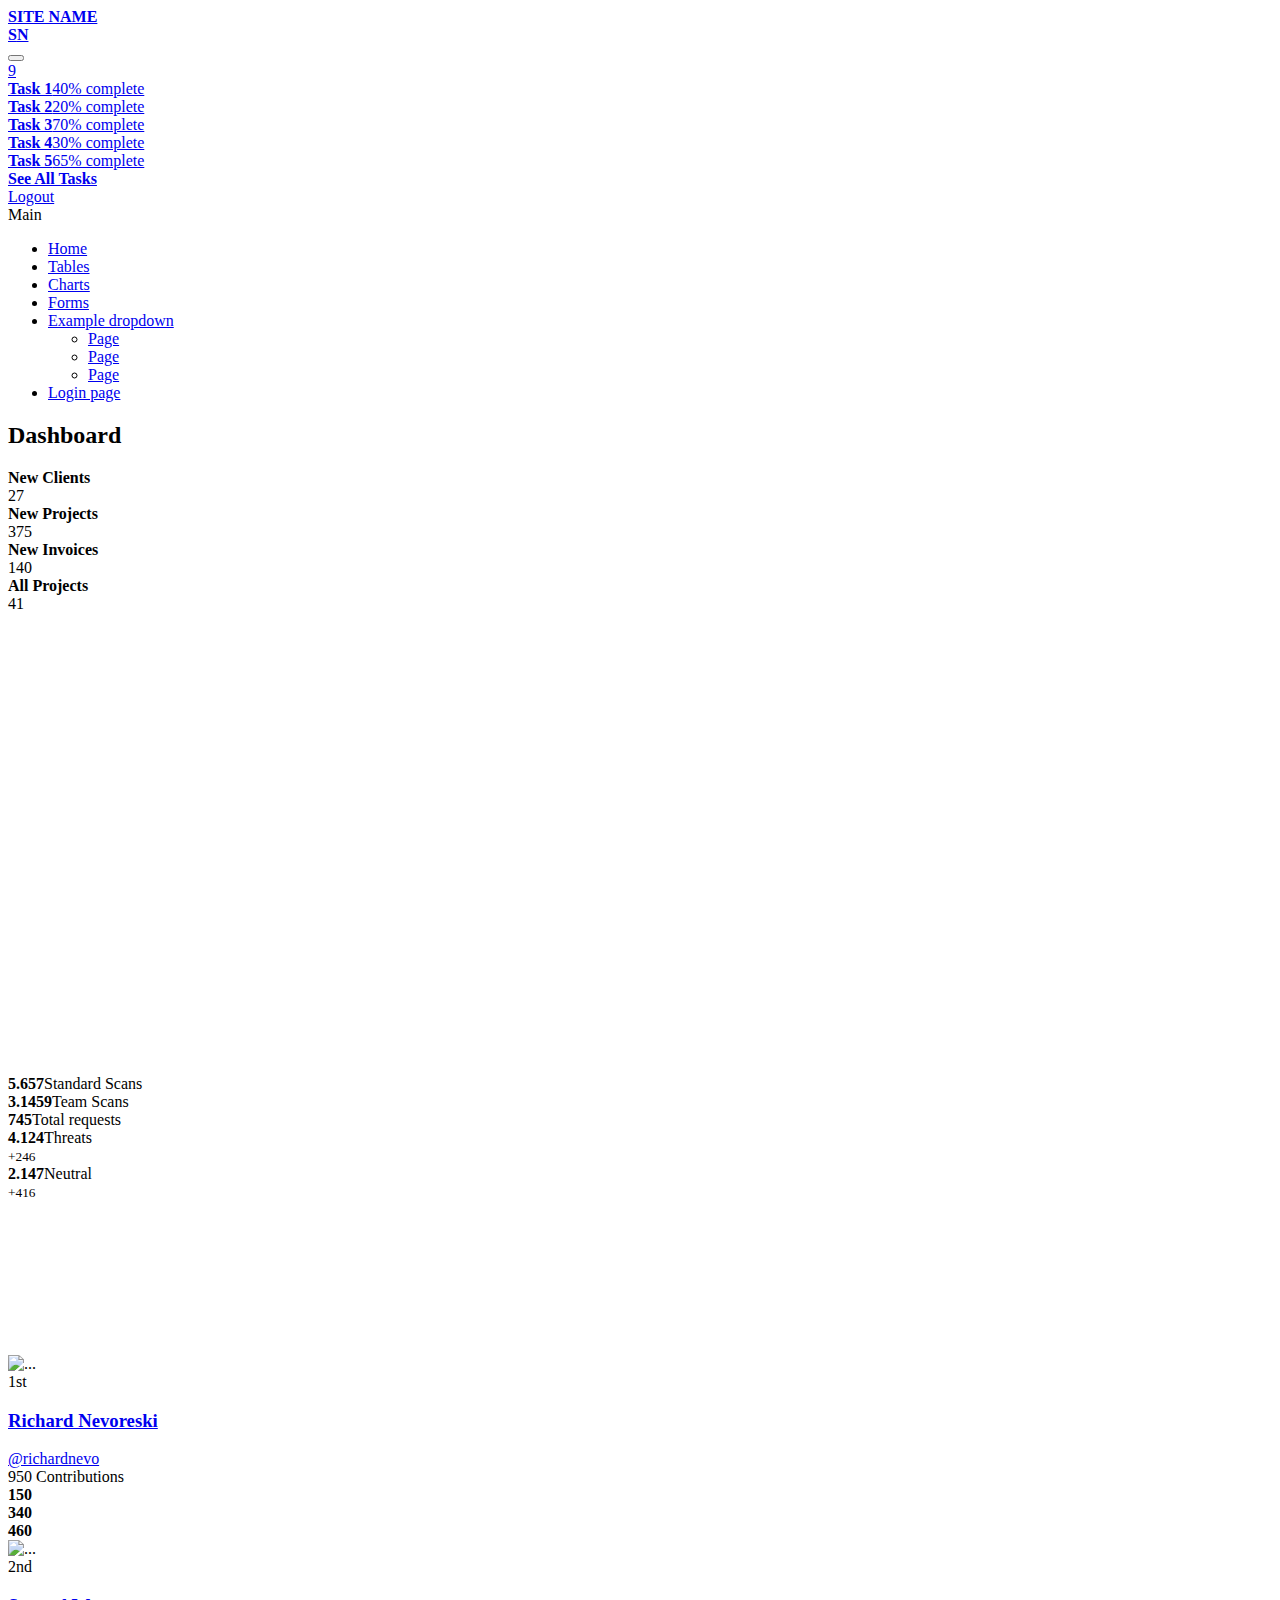
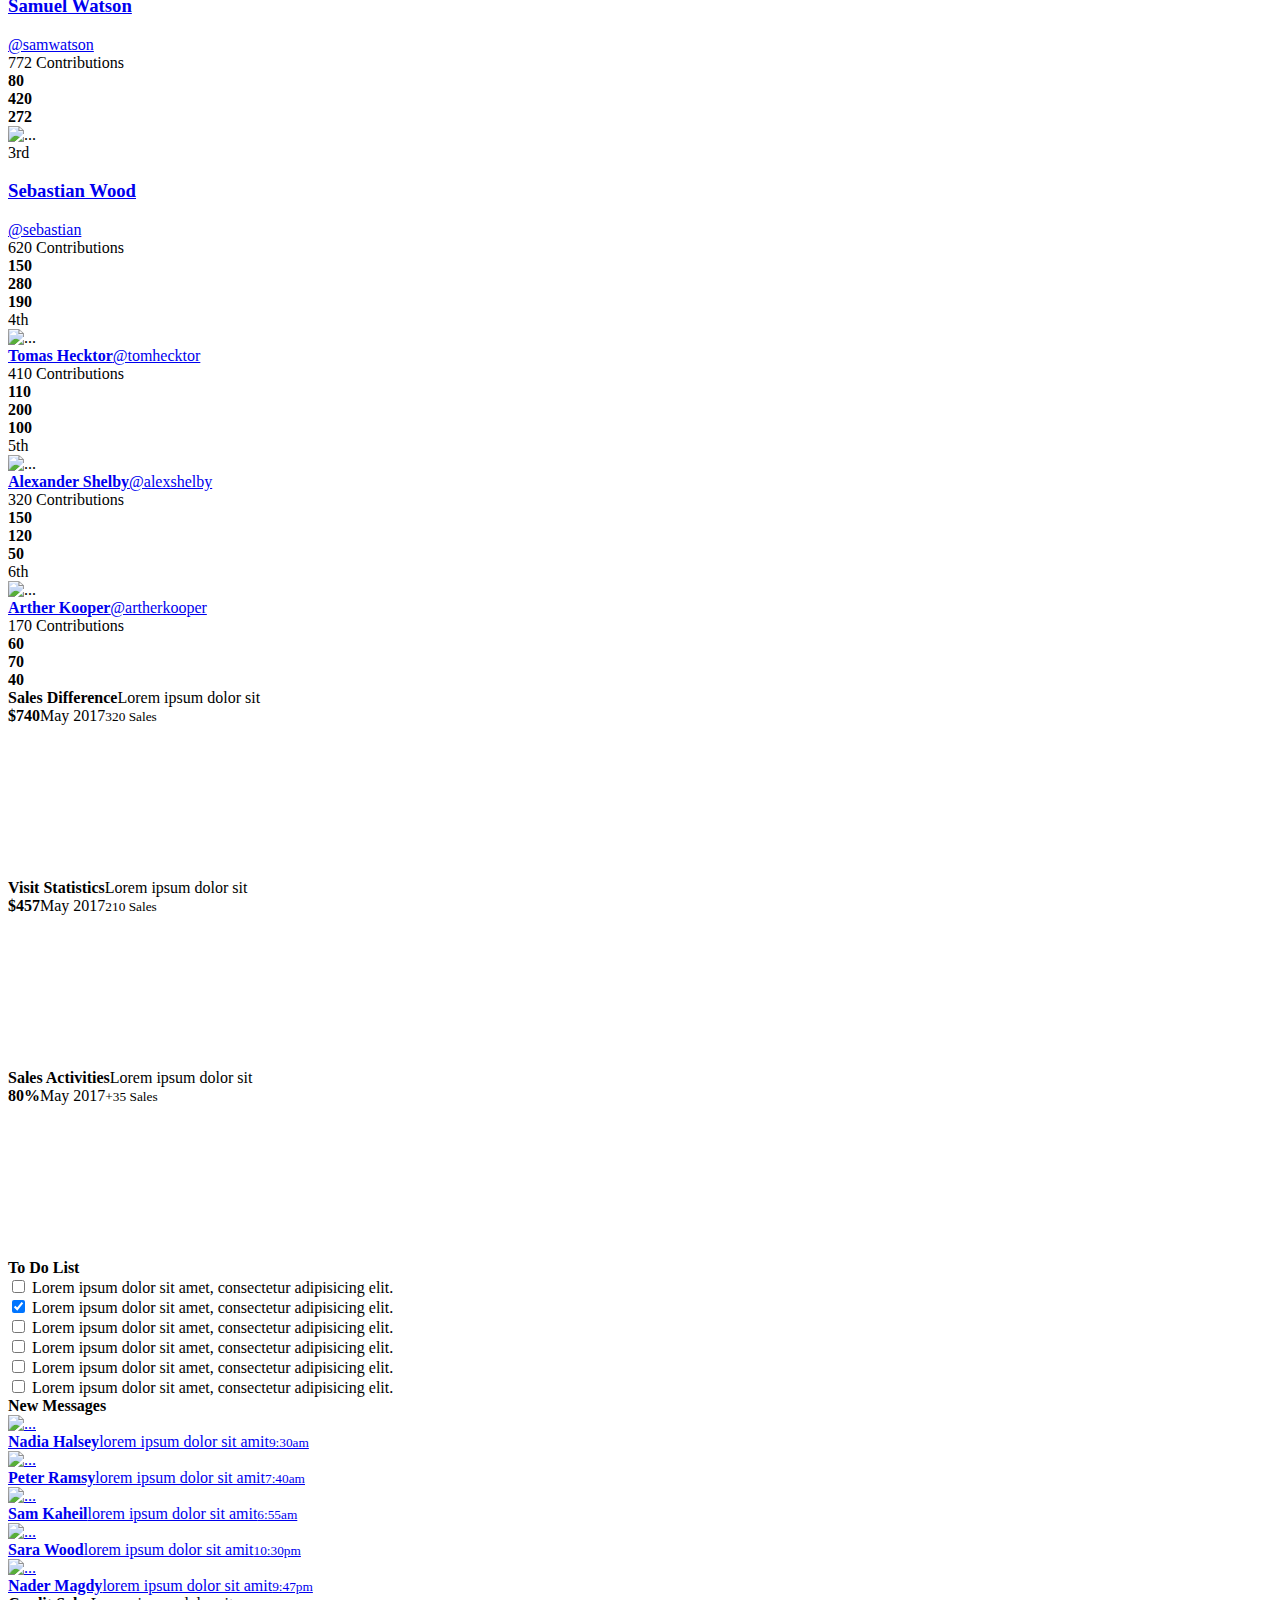
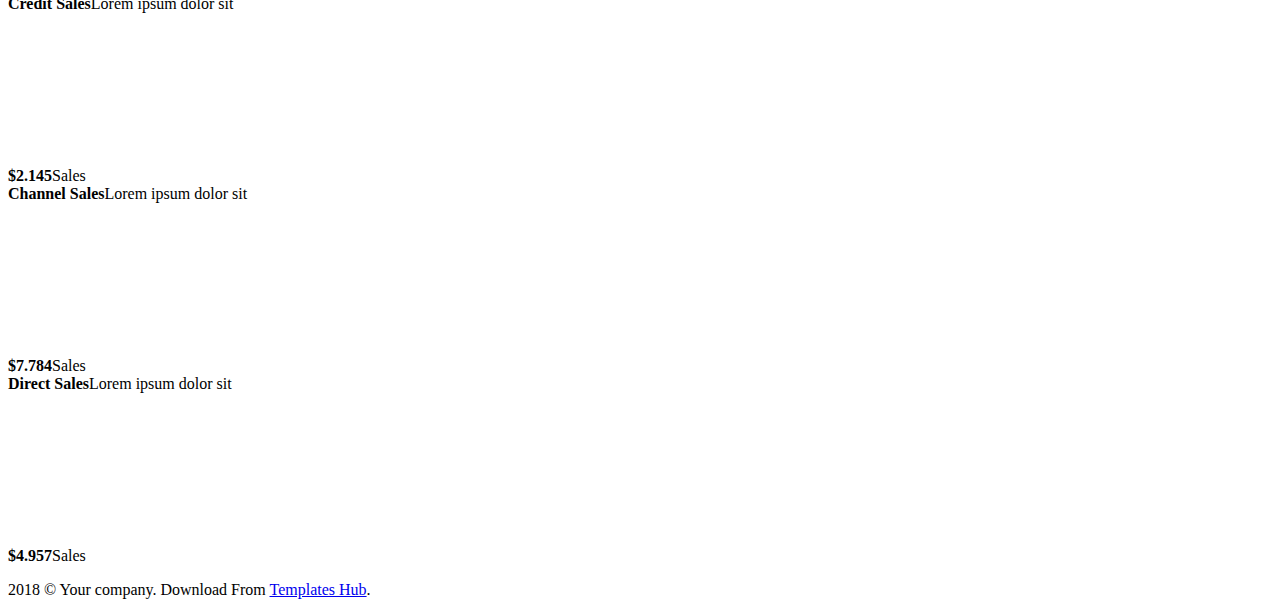
==== account/index.html @ 4b5550a6 "initial commit" ====
<!DOCTYPE html>
<html>

<head>
  <meta charset="utf-8">
  <meta http-equiv="X-UA-Compatible" content="IE=edge">
  <title>SITE NAME | Account </title>
  <meta name="description" content="">
  <meta name="viewport" content="width=device-width, initial-scale=1">
  <meta name="robots" content="all,follow">
  <!-- Bootstrap CSS-->
  <link rel="stylesheet" href="http://localhost/game/deps/vendor/bootstrap/css/bootstrap.min.css">
  <!-- Font Awesome CSS-->
  <link rel="stylesheet" href="http://localhost/game/deps/vendor/font-awesome/css/font-awesome.min.css">
  <!-- Custom Font Icons CSS-->
  <link rel="stylesheet" href="http://localhost/game/deps/css/font.css">
  <!-- Google fonts - Muli-->
  <link rel="stylesheet" href="https://fonts.googleapis.com/css?family=Muli:300,400,700">
  <!-- theme stylesheet-->
  <link rel="stylesheet" href="http://localhost/game/deps/css/style.default.css" id="theme-stylesheet">
  <!-- Custom stylesheet - for your changes-->
  <link rel="stylesheet" href="http://localhost/game/deps/css/custom.css">
  <!-- Favicon-->
  <link rel="shortcut icon" href="http://localhost/game/deps/img/favicon.ico">
  <!-- Tweaks for older IEs--><!--[if lt IE 9]>
        <script src="https://oss.maxcdn.com/html5shiv/3.7.3/html5shiv.min.js"></script>
        <script src="https://oss.maxcdn.com/respond/1.4.2/respond.min.js"></script><![endif]-->
</head>

<body>
  <header class="header">
    <nav class="navbar navbar-expand-lg">
      <div class="container-fluid d-flex align-items-center justify-content-between">
        <div class="navbar-header">
          <!-- Navbar Header--><a href="http://localhost/game/account/index.html" class="navbar-brand">
            <div class="brand-text brand-big visible text-uppercase"><strong class="text-primary">SITE NAME</strong></div>
            <div class="brand-text brand-sm"><strong class="text-primary">S</strong><strong>N</strong></div>
          </a>
          <!-- Sidebar Toggle Btn-->
          <button class="sidebar-toggle"><i class="fa fa-long-arrow-left"></i></button>
        </div>
        <div class="right-menu list-inline no-margin-bottom">
          
          <!-- Tasks-->
          <div class="list-inline-item dropdown"><a id="navbarDropdownMenuLink2" href="#"
              data-toggle="dropdown" aria-haspopup="true" aria-expanded="false" class="nav-link tasks-toggle"><i
                class="icon-new-file"></i><span class="badge dashbg-3">9</span></a>
            <div aria-labelledby="navbarDropdownMenuLink2" class="dropdown-menu tasks-list"><a href="#"
                class="dropdown-item">
                <div class="text d-flex justify-content-between"><strong>Task 1</strong><span>40% complete</span></div>
                <div class="progress">
                  <div role="progressbar" style="width: 40%" aria-valuenow="40" aria-valuemin="0" aria-valuemax="100"
                    class="progress-bar dashbg-1"></div>
                </div>
              </a><a href="http://localhost/game/account/#" class="dropdown-item">
                <div class="text d-flex justify-content-between"><strong>Task 2</strong><span>20% complete</span></div>
                <div class="progress">
                  <div role="progressbar" style="width: 20%" aria-valuenow="20" aria-valuemin="0" aria-valuemax="100"
                    class="progress-bar dashbg-3"></div>
                </div>
              </a><a href="http://localhost/game/account/#" class="dropdown-item">
                <div class="text d-flex justify-content-between"><strong>Task 3</strong><span>70% complete</span></div>
                <div class="progress">
                  <div role="progressbar" style="width: 70%" aria-valuenow="70" aria-valuemin="0" aria-valuemax="100"
                    class="progress-bar dashbg-2"></div>
                </div>
              </a><a href="http://localhost/game/account/#" class="dropdown-item">
                <div class="text d-flex justify-content-between"><strong>Task 4</strong><span>30% complete</span></div>
                <div class="progress">
                  <div role="progressbar" style="width: 30%" aria-valuenow="30" aria-valuemin="0" aria-valuemax="100"
                    class="progress-bar dashbg-4"></div>
                </div>
              </a><a href="http://localhost/game/account/#" class="dropdown-item">
                <div class="text d-flex justify-content-between"><strong>Task 5</strong><span>65% complete</span></div>
                <div class="progress">
                  <div role="progressbar" style="width: 65%" aria-valuenow="65" aria-valuemin="0" aria-valuemax="100"
                    class="progress-bar dashbg-1"></div>
                </div>
              </a><a href="http://localhost/game/account/#" class="dropdown-item text-center"> <strong>See All Tasks <i
                    class="fa fa-angle-right"></i></strong></a>
            </div>
          </div>
          <!-- Tasks end-->
          <!-- Log out               -->
          <div class="list-inline-item logout"> <a id="logout" href="http://localhost/game/signin/" class="nav-link">Logout <i
                class="icon-logout"></i></a></div>
        </div>
      </div>
    </nav>
  </header>
  <div class="d-flex align-items-stretch">
    <!-- Sidebar Navigation-->
    <nav id="sidebar">
      <!-- Sidebar Navidation Menus--><span class="heading mt-4">Main</span>
      <ul class="list-unstyled">
        <li class="active"><a href="http://localhost/game/account/"> <i class="icon-home"></i>Home </a></li>
        <li><a href="http://localhost/game/account/tables.html"> <i class="icon-grid"></i>Tables </a></li>
        <li><a href="http://localhost/game/account/charts.html"> <i class="fa fa-bar-chart"></i>Charts </a></li>
        <li><a href="http://localhost/game/account/forms.html"> <i class="icon-padnote"></i>Forms </a></li>
        <li><a href="#exampledropdownDropdown" aria-expanded="false" data-toggle="collapse"> <i
              class="icon-windows"></i>Example dropdown </a>
          <ul id="exampledropdownDropdown" class="collapse list-unstyled ">
            <li><a href="#">Page</a></li>
            <li><a href="#">Page</a></li>
            <li><a href="#">Page</a></li>
          </ul>
        </li>
        <li><a href="http://localhost/game/signin/"> <i class="icon-logout"></i>Login page </a></li>
      </ul>
    </nav>
    <!-- Sidebar Navigation end-->
    <div class="page-content">
      <div class="page-header">
        <div class="container-fluid">
          <h2 class="h5 no-margin-bottom">Dashboard</h2>
        </div>
      </div>
      <section class="no-padding-top no-padding-bottom">
        <div class="container-fluid">
          <div class="row">
            <div class="col-md-3 col-sm-6">
              <div class="statistic-block block">
                <div class="progress-details d-flex align-items-end justify-content-between">
                  <div class="title">
                    <div class="icon"><i class="icon-user-1"></i></div><strong>New Clients</strong>
                  </div>
                  <div class="number dashtext-1">27</div>
                </div>
                <div class="progress progress-template">
                  <div role="progressbar" style="width: 30%" aria-valuenow="30" aria-valuemin="0" aria-valuemax="100"
                    class="progress-bar progress-bar-template dashbg-1"></div>
                </div>
              </div>
            </div>
            <div class="col-md-3 col-sm-6">
              <div class="statistic-block block">
                <div class="progress-details d-flex align-items-end justify-content-between">
                  <div class="title">
                    <div class="icon"><i class="icon-contract"></i></div><strong>New Projects</strong>
                  </div>
                  <div class="number dashtext-2">375</div>
                </div>
                <div class="progress progress-template">
                  <div role="progressbar" style="width: 70%" aria-valuenow="70" aria-valuemin="0" aria-valuemax="100"
                    class="progress-bar progress-bar-template dashbg-2"></div>
                </div>
              </div>
            </div>
            <div class="col-md-3 col-sm-6">
              <div class="statistic-block block">
                <div class="progress-details d-flex align-items-end justify-content-between">
                  <div class="title">
                    <div class="icon"><i class="icon-paper-and-pencil"></i></div><strong>New Invoices</strong>
                  </div>
                  <div class="number dashtext-3">140</div>
                </div>
                <div class="progress progress-template">
                  <div role="progressbar" style="width: 55%" aria-valuenow="55" aria-valuemin="0" aria-valuemax="100"
                    class="progress-bar progress-bar-template dashbg-3"></div>
                </div>
              </div>
            </div>
            <div class="col-md-3 col-sm-6">
              <div class="statistic-block block">
                <div class="progress-details d-flex align-items-end justify-content-between">
                  <div class="title">
                    <div class="icon"><i class="icon-writing-whiteboard"></i></div><strong>All Projects</strong>
                  </div>
                  <div class="number dashtext-4">41</div>
                </div>
                <div class="progress progress-template">
                  <div role="progressbar" style="width: 35%" aria-valuenow="35" aria-valuemin="0" aria-valuemax="100"
                    class="progress-bar progress-bar-template dashbg-4"></div>
                </div>
              </div>
            </div>
          </div>
        </div>
      </section>
      <section class="no-padding-bottom">
        <div class="container-fluid">
          <div class="row">
            <div class="col-lg-4">
              <div class="bar-chart block no-margin-bottom">
                <canvas id="barChartExample1"></canvas>
              </div>
              <div class="bar-chart block">
                <canvas id="barChartExample2"></canvas>
              </div>
            </div>
            <div class="col-lg-8">
              <div class="line-cahrt block">
                <canvas id="lineCahrt"></canvas>
              </div>
            </div>
          </div>
        </div>
      </section>
      <section class="no-padding-bottom">
        <div class="container-fluid">
          <div class="row">
            <div class="col-lg-6">
              <div class="stats-2-block block d-flex">
                <div class="stats-2 d-flex">
                  <div class="stats-2-arrow low"><i class="fa fa-caret-down"></i></div>
                  <div class="stats-2-content"><strong class="d-block">5.657</strong><span class="d-block">Standard
                      Scans</span>
                    <div class="progress progress-template progress-small">
                      <div role="progressbar" style="width: 60%;" aria-valuenow="30" aria-valuemin="0"
                        aria-valuemax="100" class="progress-bar progress-bar-template progress-bar-small dashbg-2">
                      </div>
                    </div>
                  </div>
                </div>
                <div class="stats-2 d-flex">
                  <div class="stats-2-arrow height"><i class="fa fa-caret-up"></i></div>
                  <div class="stats-2-content"><strong class="d-block">3.1459</strong><span class="d-block">Team
                      Scans</span>
                    <div class="progress progress-template progress-small">
                      <div role="progressbar" style="width: 35%;" aria-valuenow="30" aria-valuemin="0"
                        aria-valuemax="100" class="progress-bar progress-bar-template progress-bar-small dashbg-3">
                      </div>
                    </div>
                  </div>
                </div>
              </div>
              <div class="stats-3-block block d-flex">
                <div class="stats-3"><strong class="d-block">745</strong><span class="d-block">Total requests</span>
                  <div class="progress progress-template progress-small">
                    <div role="progressbar" style="width: 35%;" aria-valuenow="30" aria-valuemin="0" aria-valuemax="100"
                      class="progress-bar progress-bar-template progress-bar-small dashbg-1"></div>
                  </div>
                </div>
                <div class="stats-3 d-flex justify-content-between text-center">
                  <div class="item"><strong class="d-block strong-sm">4.124</strong><span
                      class="d-block span-sm">Threats</span>
                    <div class="line"></div><small>+246</small>
                  </div>
                  <div class="item"><strong class="d-block strong-sm">2.147</strong><span
                      class="d-block span-sm">Neutral</span>
                    <div class="line"></div><small>+416</small>
                  </div>
                </div>
              </div>
            </div>
            <div class="col-lg-6">
              <div class="drills-chart block">
                <canvas id="lineChart1"></canvas>
              </div>
            </div>
          </div>
        </div>
      </section>
      <section class="no-padding-bottom">
        <div class="container-fluid">
          <div class="row">
            <div class="col-lg-4">
              <div class="user-block block text-center">
                <div class="avatar"><img src="img/avatar-1.jpg" alt="..." class="img-fluid">
                  <div class="order dashbg-2">1st</div>
                </div><a href="#" class="user-title">
                  <h3 class="h5">Richard Nevoreski</h3><span>@richardnevo</span>
                </a>
                <div class="contributions">950 Contributions</div>
                <div class="details d-flex">
                  <div class="item"><i class="icon-info"></i><strong>150</strong></div>
                  <div class="item"><i class="fa fa-gg"></i><strong>340</strong></div>
                  <div class="item"><i class="icon-flow-branch"></i><strong>460</strong></div>
                </div>
              </div>
            </div>
            <div class="col-lg-4">
              <div class="user-block block text-center">
                <div class="avatar"><img src="img/avatar-4.jpg" alt="..." class="img-fluid">
                  <div class="order dashbg-1">2nd</div>
                </div><a href="#" class="user-title">
                  <h3 class="h5">Samuel Watson</h3><span>@samwatson</span>
                </a>
                <div class="contributions">772 Contributions</div>
                <div class="details d-flex">
                  <div class="item"><i class="icon-info"></i><strong>80</strong></div>
                  <div class="item"><i class="fa fa-gg"></i><strong>420</strong></div>
                  <div class="item"><i class="icon-flow-branch"></i><strong>272</strong></div>
                </div>
              </div>
            </div>
            <div class="col-lg-4">
              <div class="user-block block text-center">
                <div class="avatar"><img src="img/avatar-6.jpg" alt="..." class="img-fluid">
                  <div class="order dashbg-4">3rd</div>
                </div><a href="#" class="user-title">
                  <h3 class="h5">Sebastian Wood</h3><span>@sebastian</span>
                </a>
                <div class="contributions">620 Contributions</div>
                <div class="details d-flex">
                  <div class="item"><i class="icon-info"></i><strong>150</strong></div>
                  <div class="item"><i class="fa fa-gg"></i><strong>280</strong></div>
                  <div class="item"><i class="icon-flow-branch"></i><strong>190</strong></div>
                </div>
              </div>
            </div>
          </div>
          <div class="public-user-block block">
            <div class="row d-flex align-items-center">
              <div class="col-lg-4 d-flex align-items-center">
                <div class="order">4th</div>
                <div class="avatar"> <img src="img/avatar-1.jpg" alt="..." class="img-fluid"></div><a href="#"
                  class="name"><strong class="d-block">Tomas Hecktor</strong><span
                    class="d-block">@tomhecktor</span></a>
              </div>
              <div class="col-lg-4 text-center">
                <div class="contributions">410 Contributions</div>
              </div>
              <div class="col-lg-4">
                <div class="details d-flex">
                  <div class="item"><i class="icon-info"></i><strong>110</strong></div>
                  <div class="item"><i class="fa fa-gg"></i><strong>200</strong></div>
                  <div class="item"><i class="icon-flow-branch"></i><strong>100</strong></div>
                </div>
              </div>
            </div>
          </div>
          <div class="public-user-block block">
            <div class="row d-flex align-items-center">
              <div class="col-lg-4 d-flex align-items-center">
                <div class="order">5th</div>
                <div class="avatar"> <img src="img/avatar-2.jpg" alt="..." class="img-fluid"></div><a href="#"
                  class="name"><strong class="d-block">Alexander Shelby</strong><span
                    class="d-block">@alexshelby</span></a>
              </div>
              <div class="col-lg-4 text-center">
                <div class="contributions">320 Contributions</div>
              </div>
              <div class="col-lg-4">
                <div class="details d-flex">
                  <div class="item"><i class="icon-info"></i><strong>150</strong></div>
                  <div class="item"><i class="fa fa-gg"></i><strong>120</strong></div>
                  <div class="item"><i class="icon-flow-branch"></i><strong>50</strong></div>
                </div>
              </div>
            </div>
          </div>
          <div class="public-user-block block">
            <div class="row d-flex align-items-center">
              <div class="col-lg-4 d-flex align-items-center">
                <div class="order">6th</div>
                <div class="avatar"> <img src="img/avatar-6.jpg" alt="..." class="img-fluid"></div><a href="#"
                  class="name"><strong class="d-block">Arther Kooper</strong><span
                    class="d-block">@artherkooper</span></a>
              </div>
              <div class="col-lg-4 text-center">
                <div class="contributions">170 Contributions</div>
              </div>
              <div class="col-lg-4">
                <div class="details d-flex">
                  <div class="item"><i class="icon-info"></i><strong>60</strong></div>
                  <div class="item"><i class="fa fa-gg"></i><strong>70</strong></div>
                  <div class="item"><i class="icon-flow-branch"></i><strong>40</strong></div>
                </div>
              </div>
            </div>
          </div>
        </div>
      </section>
      <section class="margin-bottom-sm">
        <div class="container-fluid">
          <div class="row d-flex align-items-stretch">
            <div class="col-lg-4">
              <div class="stats-with-chart-1 block">
                <div class="title"> <strong class="d-block">Sales Difference</strong><span class="d-block">Lorem ipsum
                    dolor sit</span></div>
                <div class="row d-flex align-items-end justify-content-between">
                  <div class="col-5">
                    <div class="text"><strong class="d-block dashtext-3">$740</strong><span class="d-block">May
                        2017</span><small class="d-block">320 Sales</small></div>
                  </div>
                  <div class="col-7">
                    <div class="bar-chart chart">
                      <canvas id="salesBarChart1"></canvas>
                    </div>
                  </div>
                </div>
              </div>
            </div>
            <div class="col-lg-4">
              <div class="stats-with-chart-1 block">
                <div class="title"> <strong class="d-block">Visit Statistics</strong><span class="d-block">Lorem ipsum
                    dolor sit</span></div>
                <div class="row d-flex align-items-end justify-content-between">
                  <div class="col-4">
                    <div class="text"><strong class="d-block dashtext-1">$457</strong><span class="d-block">May
                        2017</span><small class="d-block">210 Sales</small></div>
                  </div>
                  <div class="col-8">
                    <div class="bar-chart chart">
                      <canvas id="visitPieChart"></canvas>
                    </div>
                  </div>
                </div>
              </div>
            </div>
            <div class="col-lg-4">
              <div class="stats-with-chart-1 block">
                <div class="title"> <strong class="d-block">Sales Activities</strong><span class="d-block">Lorem ipsum
                    dolor sit</span></div>
                <div class="row d-flex align-items-end justify-content-between">
                  <div class="col-5">
                    <div class="text"><strong class="d-block dashtext-2">80%</strong><span class="d-block">May
                        2017</span><small class="d-block">+35 Sales</small></div>
                  </div>
                  <div class="col-7">
                    <div class="bar-chart chart">
                      <canvas id="salesBarChart2"></canvas>
                    </div>
                  </div>
                </div>
              </div>
            </div>
          </div>
        </div>
      </section>
      <section class="no-padding-bottom">
        <div class="container-fluid">
          <div class="row">
            <div class="col-lg-6">
              <div class="checklist-block block">
                <div class="title"><strong>To Do List</strong></div>
                <div class="checklist">
                  <div class="item d-flex align-items-center">
                    <input type="checkbox" id="input-1" name="input-1" class="checkbox-template">
                    <label for="input-1">Lorem ipsum dolor sit amet, consectetur adipisicing elit.</label>
                  </div>
                  <div class="item d-flex align-items-center">
                    <input type="checkbox" id="input-2" name="input-2" checked class="checkbox-template">
                    <label for="input-2">Lorem ipsum dolor sit amet, consectetur adipisicing elit.</label>
                  </div>
                  <div class="item d-flex align-items-center">
                    <input type="checkbox" id="input-3" name="input-3" class="checkbox-template">
                    <label for="input-3">Lorem ipsum dolor sit amet, consectetur adipisicing elit.</label>
                  </div>
                  <div class="item d-flex align-items-center">
                    <input type="checkbox" id="input-4" name="input-4" class="checkbox-template">
                    <label for="input-4">Lorem ipsum dolor sit amet, consectetur adipisicing elit.</label>
                  </div>
                  <div class="item d-flex align-items-center">
                    <input type="checkbox" id="input-5" name="input-5" class="checkbox-template">
                    <label for="input-5">Lorem ipsum dolor sit amet, consectetur adipisicing elit.</label>
                  </div>
                  <div class="item d-flex align-items-center">
                    <input type="checkbox" id="input-6" name="input-6" class="checkbox-template">
                    <label for="input-6">Lorem ipsum dolor sit amet, consectetur adipisicing elit.</label>
                  </div>
                </div>
              </div>
            </div>
            <div class="col-lg-6">
              <div class="messages-block block">
                <div class="title"><strong>New Messages</strong></div>
                <div class="messages"><a href="#" class="message d-flex align-items-center">
                    <div class="profile"><img src="img/avatar-3.jpg" alt="..." class="img-fluid">
                      <div class="status online"></div>
                    </div>
                    <div class="content"> <strong class="d-block">Nadia Halsey</strong><span class="d-block">lorem ipsum
                        dolor sit amit</span><small class="date d-block">9:30am</small></div>
                  </a><a href="#" class="message d-flex align-items-center">
                    <div class="profile"><img src="img/avatar-2.jpg" alt="..." class="img-fluid">
                      <div class="status away"></div>
                    </div>
                    <div class="content"> <strong class="d-block">Peter Ramsy</strong><span class="d-block">lorem ipsum
                        dolor sit amit</span><small class="date d-block">7:40am</small></div>
                  </a><a href="#" class="message d-flex align-items-center">
                    <div class="profile"><img src="img/avatar-1.jpg" alt="..." class="img-fluid">
                      <div class="status busy"></div>
                    </div>
                    <div class="content"> <strong class="d-block">Sam Kaheil</strong><span class="d-block">lorem ipsum
                        dolor sit amit</span><small class="date d-block">6:55am</small></div>
                  </a><a href="#" class="message d-flex align-items-center">
                    <div class="profile"><img src="img/avatar-5.jpg" alt="..." class="img-fluid">
                      <div class="status offline"></div>
                    </div>
                    <div class="content"> <strong class="d-block">Sara Wood</strong><span class="d-block">lorem ipsum
                        dolor sit amit</span><small class="date d-block">10:30pm</small></div>
                  </a><a href="#" class="message d-flex align-items-center">
                    <div class="profile"><img src="img/avatar-1.jpg" alt="..." class="img-fluid">
                      <div class="status online"></div>
                    </div>
                    <div class="content"> <strong class="d-block">Nader Magdy</strong><span class="d-block">lorem ipsum
                        dolor sit amit</span><small class="date d-block">9:47pm</small></div>
                  </a></div>
              </div>
            </div>
          </div>
        </div>
      </section>
      <section>
        <div class="container-fluid">
          <div class="row">
            <div class="col-lg-4">
              <div class="stats-with-chart-2 block">
                <div class="title"><strong class="d-block">Credit Sales</strong><span class="d-block">Lorem ipsum dolor
                    sit</span></div>
                <div class="piechart chart">
                  <canvas id="pieChartHome1"></canvas>
                  <div class="text"><strong class="d-block">$2.145</strong><span class="d-block">Sales</span></div>
                </div>
              </div>
            </div>
            <div class="col-lg-4">
              <div class="stats-with-chart-2 block">
                <div class="title"><strong class="d-block">Channel Sales</strong><span class="d-block">Lorem ipsum dolor
                    sit</span></div>
                <div class="piechart chart">
                  <canvas id="pieChartHome2"></canvas>
                  <div class="text"><strong class="d-block">$7.784</strong><span class="d-block">Sales</span></div>
                </div>
              </div>
            </div>
            <div class="col-lg-4">
              <div class="stats-with-chart-2 block">
                <div class="title"><strong class="d-block">Direct Sales</strong><span class="d-block">Lorem ipsum dolor
                    sit</span></div>
                <div class="piechart chart">
                  <canvas id="pieChartHome3"></canvas>
                  <div class="text"><strong class="d-block">$4.957</strong><span class="d-block">Sales</span></div>
                </div>
              </div>
            </div>
          </div>
        </div>
      </section>
      <footer class="footer">
        <div class="footer__block block no-margin-bottom">
          <div class="container-fluid text-center">
            <!-- Please do not remove the backlink to us unless you support us at https://bootstrapious.com/donate. It is part of the license conditions. Thank you for understanding :)-->
            <p class="no-margin-bottom">2018 &copy; Your company. Download From <a target="_blank"
                href="https://templateshub.net">Templates Hub</a>.</p>
          </div>
        </div>
      </footer>
    </div>
  </div>
  <!-- JavaScript files-->
  <script src="http://localhost/game/deps/vendor/jquery/jquery.min.js"></script>
  <script src="http://localhost/game/deps/vendor/popper.js/umd/popper.min.js"> </script>
  <script src="http://localhost/game/deps/vendor/bootstrap/js/bootstrap.min.js"></script>
  <script src="http://localhost/game/deps/vendor/jquery.cookie/jquery.cookie.js"> </script>
  <script src="http://localhost/game/deps/vendor/chart.js/Chart.min.js"></script>
  <script src="http://localhost/game/deps/vendor/jquery-validation/jquery.validate.min.js"></script>
  <script src="http://localhost/game/deps/js/charts-home.js"></script>
  <script src="http://localhost/game/deps/js/front.js"></script>
</body>

</html>
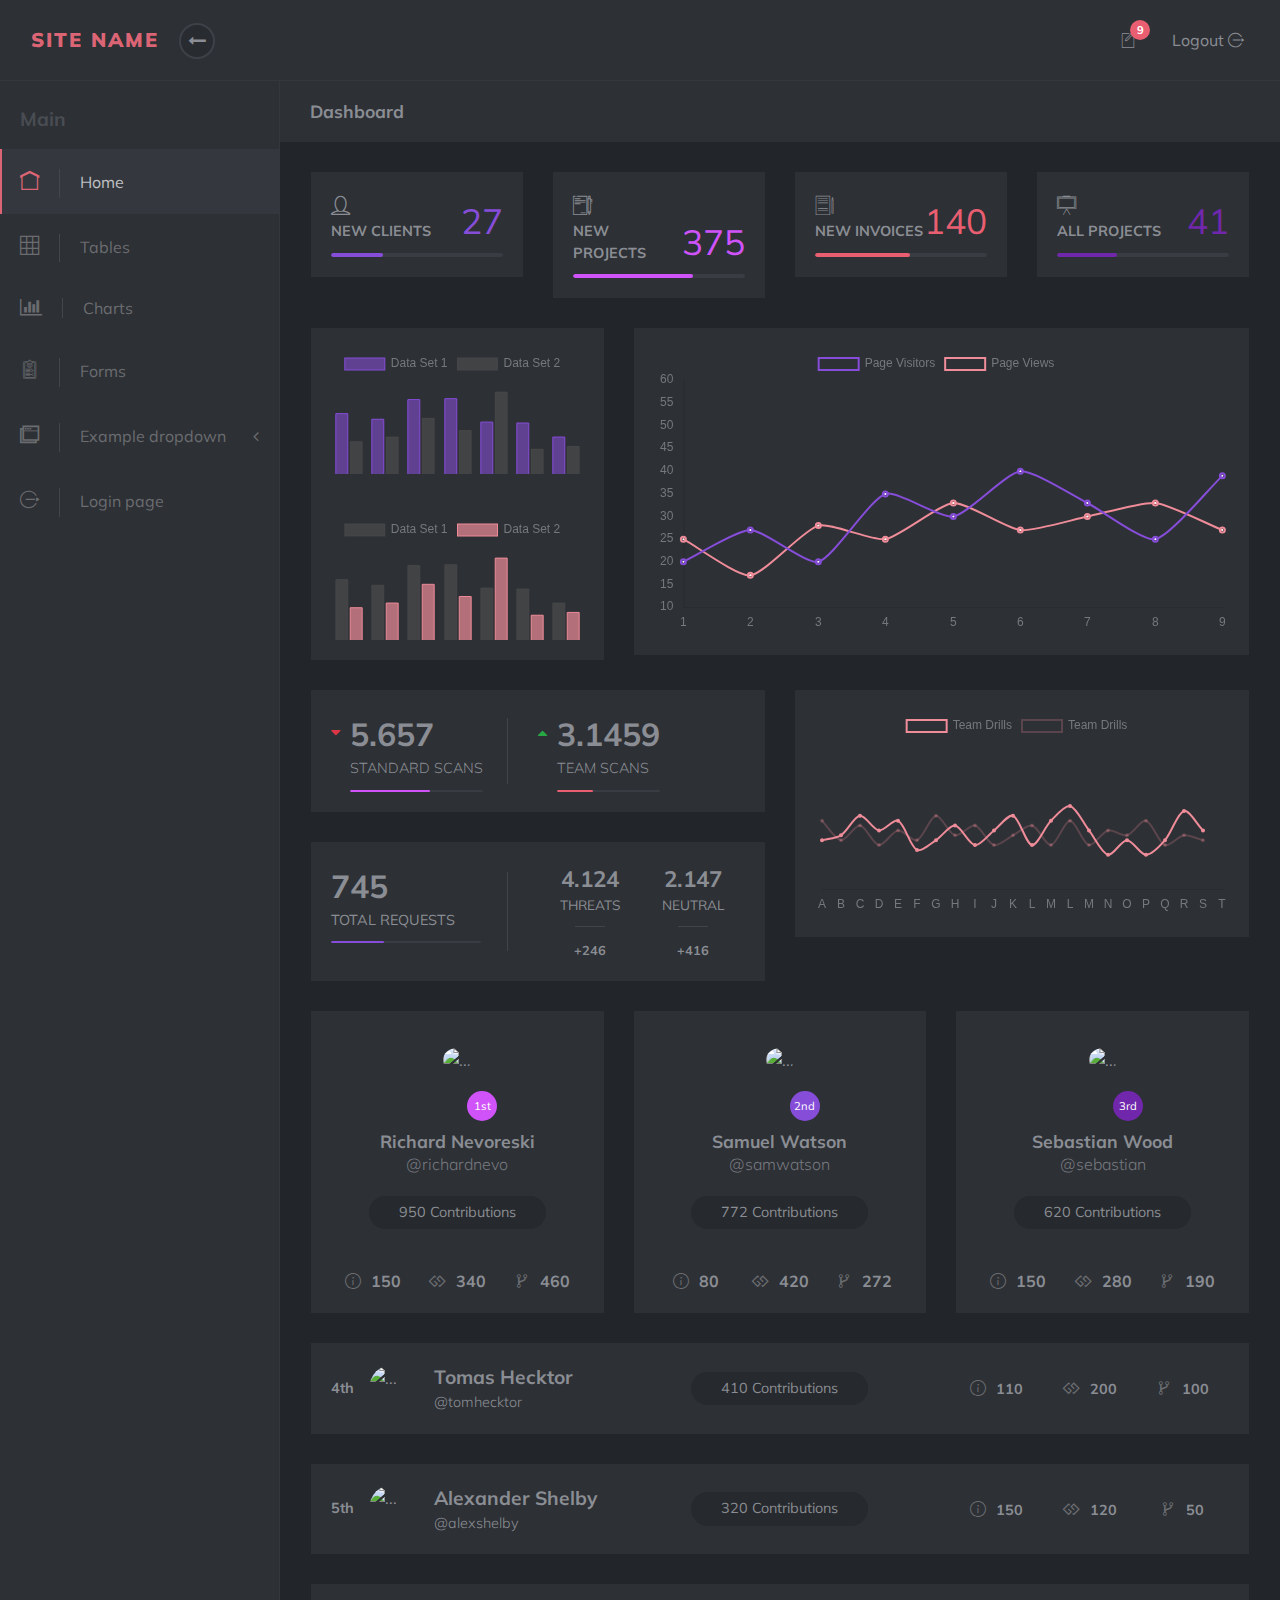
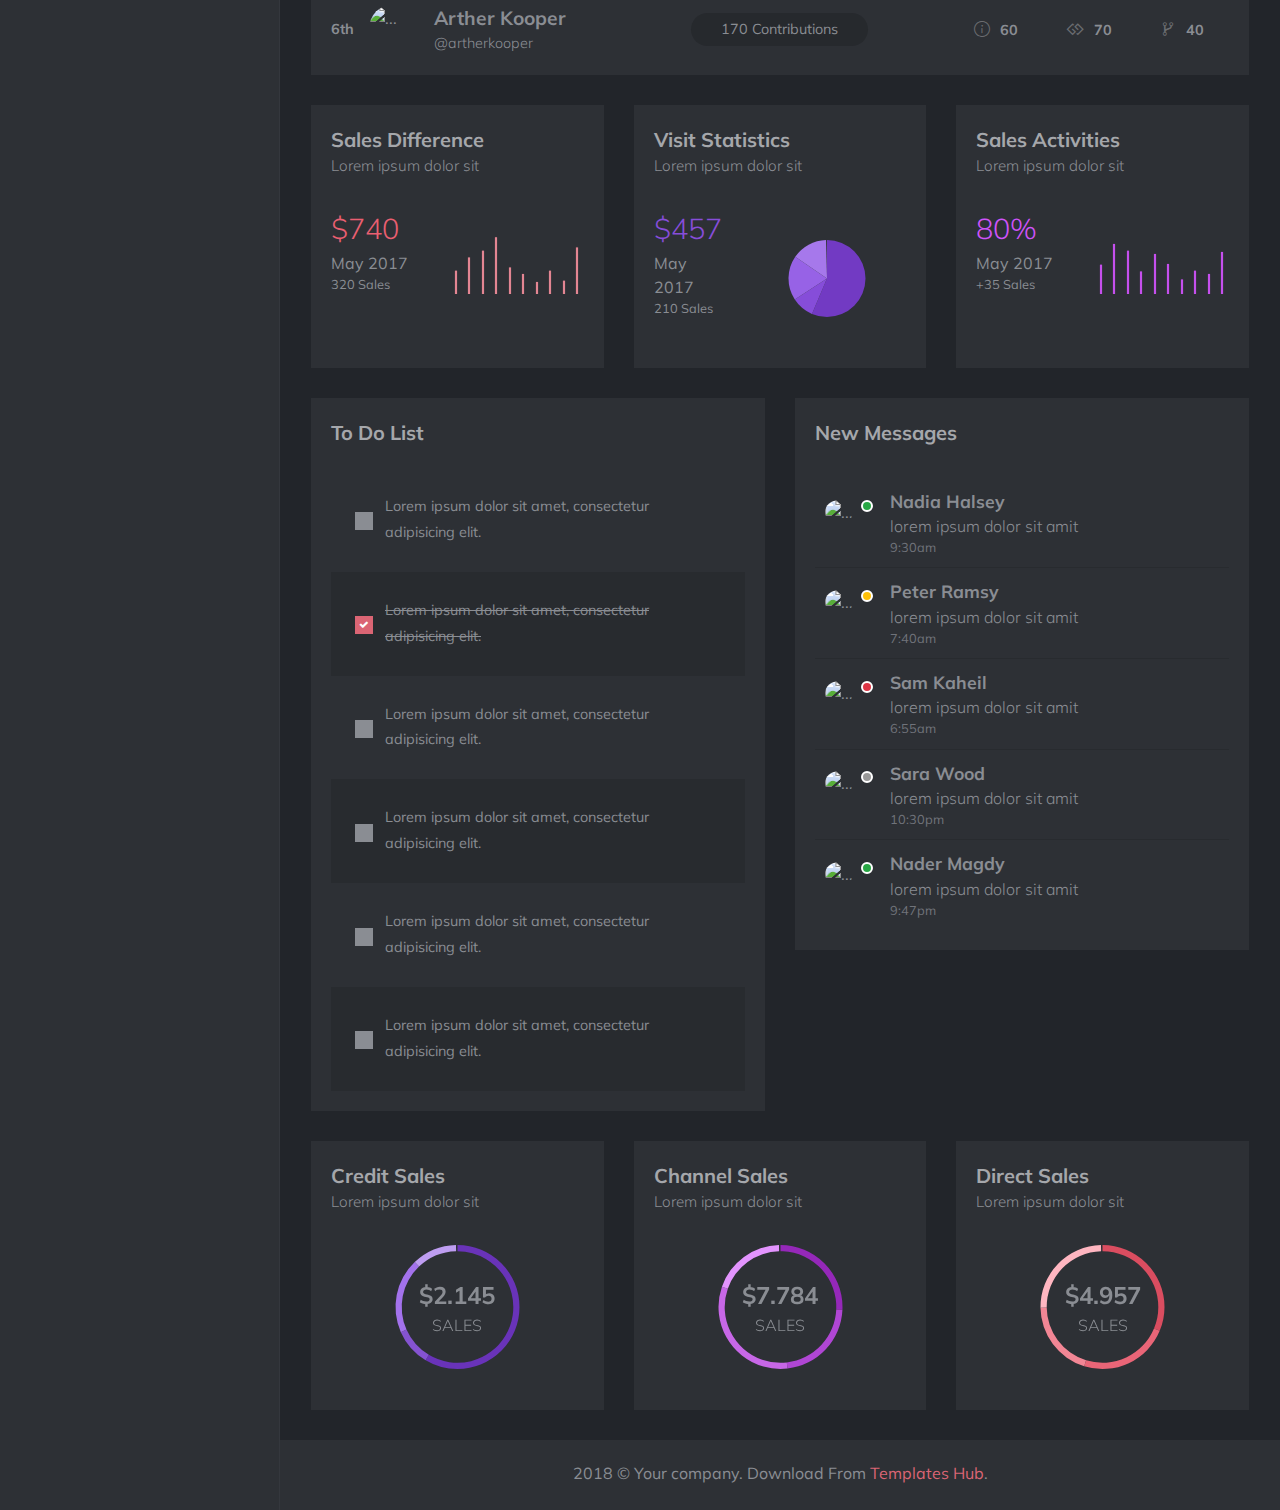
==== commit b6e00a49: "update-commit" ====
--- a/account/index.html
+++ b/account/index.html
@@ -9,19 +9,19 @@
   <meta name="viewport" content="width=device-width, initial-scale=1">
   <meta name="robots" content="all,follow">
   <!-- Bootstrap CSS-->
-  <link rel="stylesheet" href="http://localhost/game/deps/vendor/bootstrap/css/bootstrap.min.css">
+  <link rel="stylesheet" href="https://gohst007.github.io/deps/vendor/bootstrap/css/bootstrap.min.css">
   <!-- Font Awesome CSS-->
-  <link rel="stylesheet" href="http://localhost/game/deps/vendor/font-awesome/css/font-awesome.min.css">
+  <link rel="stylesheet" href="https://gohst007.github.io/deps/vendor/font-awesome/css/font-awesome.min.css">
   <!-- Custom Font Icons CSS-->
-  <link rel="stylesheet" href="http://localhost/game/deps/css/font.css">
+  <link rel="stylesheet" href="https://gohst007.github.io/deps/css/font.css">
   <!-- Google fonts - Muli-->
   <link rel="stylesheet" href="https://fonts.googleapis.com/css?family=Muli:300,400,700">
   <!-- theme stylesheet-->
-  <link rel="stylesheet" href="http://localhost/game/deps/css/style.default.css" id="theme-stylesheet">
+  <link rel="stylesheet" href="https://gohst007.github.io/deps/css/style.default.css" id="theme-stylesheet">
   <!-- Custom stylesheet - for your changes-->
-  <link rel="stylesheet" href="http://localhost/game/deps/css/custom.css">
+  <link rel="stylesheet" href="https://gohst007.github.io/deps/css/custom.css">
   <!-- Favicon-->
-  <link rel="shortcut icon" href="http://localhost/game/deps/img/favicon.ico">
+  <link rel="shortcut icon" href="https://gohst007.github.io/deps/img/favicon.ico">
   <!-- Tweaks for older IEs--><!--[if lt IE 9]>
         <script src="https://oss.maxcdn.com/html5shiv/3.7.3/html5shiv.min.js"></script>
         <script src="https://oss.maxcdn.com/respond/1.4.2/respond.min.js"></script><![endif]-->
@@ -32,7 +32,7 @@
     <nav class="navbar navbar-expand-lg">
       <div class="container-fluid d-flex align-items-center justify-content-between">
         <div class="navbar-header">
-          <!-- Navbar Header--><a href="http://localhost/game/account/index.html" class="navbar-brand">
+          <!-- Navbar Header--><a href="https://gohst007.github.io/account/index.html" class="navbar-brand">
             <div class="brand-text brand-big visible text-uppercase"><strong class="text-primary">SITE NAME</strong></div>
             <div class="brand-text brand-sm"><strong class="text-primary">S</strong><strong>N</strong></div>
           </a>
@@ -52,37 +52,37 @@
                   <div role="progressbar" style="width: 40%" aria-valuenow="40" aria-valuemin="0" aria-valuemax="100"
                     class="progress-bar dashbg-1"></div>
                 </div>
-              </a><a href="http://localhost/game/account/#" class="dropdown-item">
+              </a><a href="https://gohst007.github.io/account/#" class="dropdown-item">
                 <div class="text d-flex justify-content-between"><strong>Task 2</strong><span>20% complete</span></div>
                 <div class="progress">
                   <div role="progressbar" style="width: 20%" aria-valuenow="20" aria-valuemin="0" aria-valuemax="100"
                     class="progress-bar dashbg-3"></div>
                 </div>
-              </a><a href="http://localhost/game/account/#" class="dropdown-item">
+              </a><a href="https://gohst007.github.io/account/#" class="dropdown-item">
                 <div class="text d-flex justify-content-between"><strong>Task 3</strong><span>70% complete</span></div>
                 <div class="progress">
                   <div role="progressbar" style="width: 70%" aria-valuenow="70" aria-valuemin="0" aria-valuemax="100"
                     class="progress-bar dashbg-2"></div>
                 </div>
-              </a><a href="http://localhost/game/account/#" class="dropdown-item">
+              </a><a href="https://gohst007.github.io/account/#" class="dropdown-item">
                 <div class="text d-flex justify-content-between"><strong>Task 4</strong><span>30% complete</span></div>
                 <div class="progress">
                   <div role="progressbar" style="width: 30%" aria-valuenow="30" aria-valuemin="0" aria-valuemax="100"
                     class="progress-bar dashbg-4"></div>
                 </div>
-              </a><a href="http://localhost/game/account/#" class="dropdown-item">
+              </a><a href="https://gohst007.github.io/account/#" class="dropdown-item">
                 <div class="text d-flex justify-content-between"><strong>Task 5</strong><span>65% complete</span></div>
                 <div class="progress">
                   <div role="progressbar" style="width: 65%" aria-valuenow="65" aria-valuemin="0" aria-valuemax="100"
                     class="progress-bar dashbg-1"></div>
                 </div>
-              </a><a href="http://localhost/game/account/#" class="dropdown-item text-center"> <strong>See All Tasks <i
+              </a><a href="https://gohst007.github.io/account/#" class="dropdown-item text-center"> <strong>See All Tasks <i
                     class="fa fa-angle-right"></i></strong></a>
             </div>
           </div>
           <!-- Tasks end-->
           <!-- Log out               -->
-          <div class="list-inline-item logout"> <a id="logout" href="http://localhost/game/signin/" class="nav-link">Logout <i
+          <div class="list-inline-item logout"> <a id="logout" href="https://gohst007.github.io/signin/" class="nav-link">Logout <i
                 class="icon-logout"></i></a></div>
         </div>
       </div>
@@ -93,10 +93,10 @@
     <nav id="sidebar">
       <!-- Sidebar Navidation Menus--><span class="heading mt-4">Main</span>
       <ul class="list-unstyled">
-        <li class="active"><a href="http://localhost/game/account/"> <i class="icon-home"></i>Home </a></li>
-        <li><a href="http://localhost/game/account/tables.html"> <i class="icon-grid"></i>Tables </a></li>
-        <li><a href="http://localhost/game/account/charts.html"> <i class="fa fa-bar-chart"></i>Charts </a></li>
-        <li><a href="http://localhost/game/account/forms.html"> <i class="icon-padnote"></i>Forms </a></li>
+        <li class="active"><a href="https://gohst007.github.io/account/"> <i class="icon-home"></i>Home </a></li>
+        <li><a href="https://gohst007.github.io/account/tables.html"> <i class="icon-grid"></i>Tables </a></li>
+        <li><a href="https://gohst007.github.io/account/charts.html"> <i class="fa fa-bar-chart"></i>Charts </a></li>
+        <li><a href="https://gohst007.github.io/account/forms.html"> <i class="icon-padnote"></i>Forms </a></li>
         <li><a href="#exampledropdownDropdown" aria-expanded="false" data-toggle="collapse"> <i
               class="icon-windows"></i>Example dropdown </a>
           <ul id="exampledropdownDropdown" class="collapse list-unstyled ">
@@ -105,7 +105,7 @@
             <li><a href="#">Page</a></li>
           </ul>
         </li>
-        <li><a href="http://localhost/game/signin/"> <i class="icon-logout"></i>Login page </a></li>
+        <li><a href="https://gohst007.github.io/signin/"> <i class="icon-logout"></i>Login page </a></li>
       </ul>
     </nav>
     <!-- Sidebar Navigation end-->
@@ -540,14 +540,14 @@
     </div>
   </div>
   <!-- JavaScript files-->
-  <script src="http://localhost/game/deps/vendor/jquery/jquery.min.js"></script>
-  <script src="http://localhost/game/deps/vendor/popper.js/umd/popper.min.js"> </script>
-  <script src="http://localhost/game/deps/vendor/bootstrap/js/bootstrap.min.js"></script>
-  <script src="http://localhost/game/deps/vendor/jquery.cookie/jquery.cookie.js"> </script>
-  <script src="http://localhost/game/deps/vendor/chart.js/Chart.min.js"></script>
-  <script src="http://localhost/game/deps/vendor/jquery-validation/jquery.validate.min.js"></script>
-  <script src="http://localhost/game/deps/js/charts-home.js"></script>
-  <script src="http://localhost/game/deps/js/front.js"></script>
+  <script src="https://gohst007.github.io/deps/vendor/jquery/jquery.min.js"></script>
+  <script src="https://gohst007.github.io/deps/vendor/popper.js/umd/popper.min.js"> </script>
+  <script src="https://gohst007.github.io/deps/vendor/bootstrap/js/bootstrap.min.js"></script>
+  <script src="https://gohst007.github.io/deps/vendor/jquery.cookie/jquery.cookie.js"> </script>
+  <script src="https://gohst007.github.io/deps/vendor/chart.js/Chart.min.js"></script>
+  <script src="https://gohst007.github.io/deps/vendor/jquery-validation/jquery.validate.min.js"></script>
+  <script src="https://gohst007.github.io/deps/js/charts-home.js"></script>
+  <script src="https://gohst007.github.io/deps/js/front.js"></script>
 </body>
 
 </html>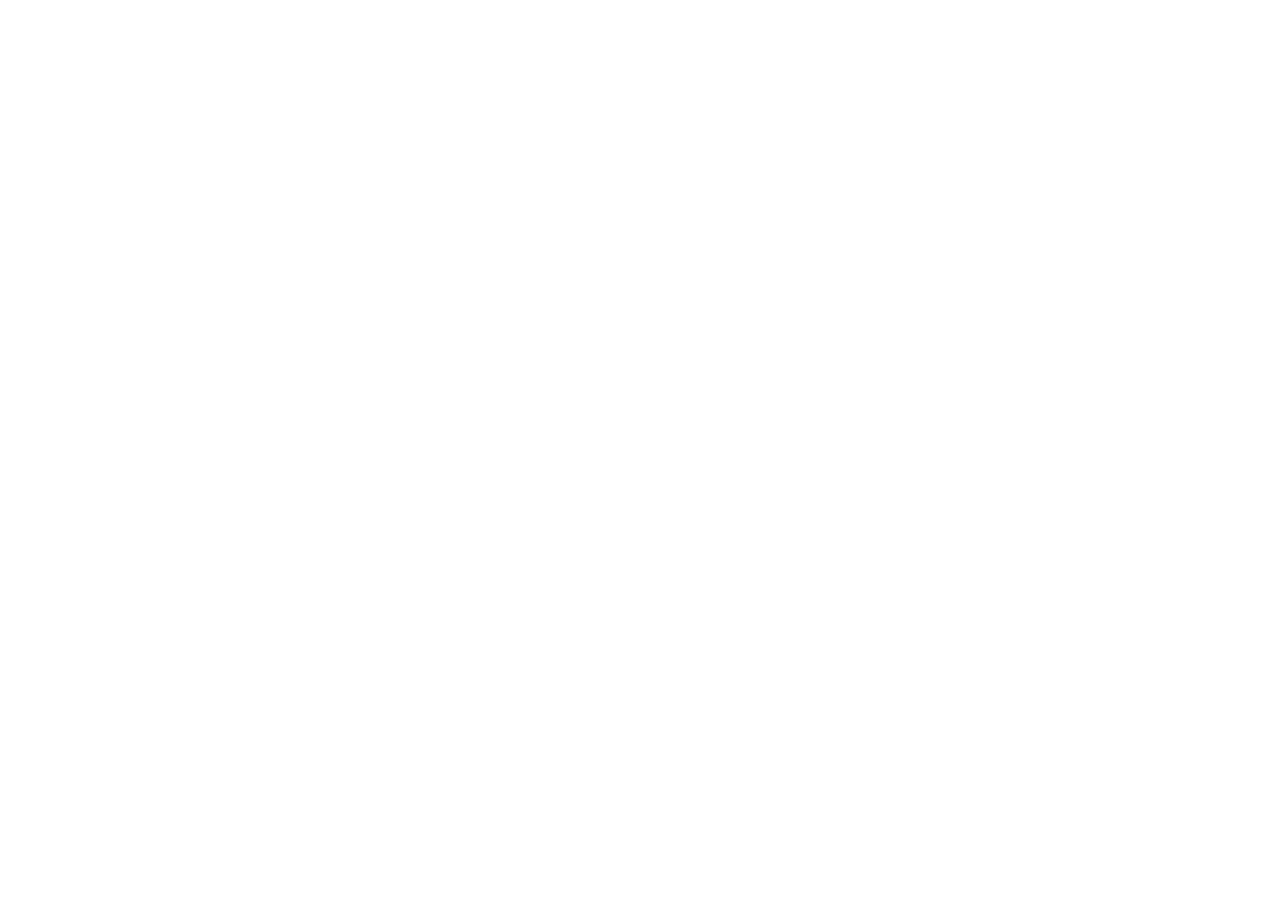
==== commit 50374016: "upload-almost" ====
--- a/account/index.html
+++ b/account/index.html
@@ -9,545 +9,152 @@
   <meta name="viewport" content="width=device-width, initial-scale=1">
   <meta name="robots" content="all,follow">
   <!-- Bootstrap CSS-->
-  <link rel="stylesheet" href="https://gohst007.github.io/deps/vendor/bootstrap/css/bootstrap.min.css">
+  <link rel="stylesheet" href="https://gohst007.github.io/depsvendor/bootstrap/css/bootstrap.min.css">
   <!-- Font Awesome CSS-->
-  <link rel="stylesheet" href="https://gohst007.github.io/deps/vendor/font-awesome/css/font-awesome.min.css">
+  <!-- <link rel="stylesheet" href="https://gohst007.github.io/depsvendor/font-awesome/css/font-awesome.min.css"> -->
+
+  <!-- Font Awesome CSS Pro-->
+  <link rel="stylesheet" href="https://gohst007.github.io/depsvendor/fontawesome-pro/css/all.css">
+
   <!-- Custom Font Icons CSS-->
-  <link rel="stylesheet" href="https://gohst007.github.io/deps/css/font.css">
+  <link rel="stylesheet" href="https://gohst007.github.io/depscss/font.css">
   <!-- Google fonts - Muli-->
   <link rel="stylesheet" href="https://fonts.googleapis.com/css?family=Muli:300,400,700">
   <!-- theme stylesheet-->
-  <link rel="stylesheet" href="https://gohst007.github.io/deps/css/style.default.css" id="theme-stylesheet">
+  <link rel="stylesheet" href="https://gohst007.github.io/depscss/style.default.css" id="theme-stylesheet">
   <!-- Custom stylesheet - for your changes-->
-  <link rel="stylesheet" href="https://gohst007.github.io/deps/css/custom.css">
+  <link rel="stylesheet" href="https://gohst007.github.io/depscss/custom.css">
   <!-- Favicon-->
-  <link rel="shortcut icon" href="https://gohst007.github.io/deps/img/favicon.ico">
+  <link rel="shortcut icon" href="https://gohst007.github.io/depsimg/favicon.ico">
   <!-- Tweaks for older IEs--><!--[if lt IE 9]>
         <script src="https://oss.maxcdn.com/html5shiv/3.7.3/html5shiv.min.js"></script>
         <script src="https://oss.maxcdn.com/respond/1.4.2/respond.min.js"></script><![endif]-->
+
+
+  <script src="https://gohst007.github.io/depsjs/gohst.js"></script>
 </head>
 
 <body>
-  <header class="header">
-    <nav class="navbar navbar-expand-lg">
-      <div class="container-fluid d-flex align-items-center justify-content-between">
-        <div class="navbar-header">
-          <!-- Navbar Header--><a href="https://gohst007.github.io/account/index.html" class="navbar-brand">
-            <div class="brand-text brand-big visible text-uppercase"><strong class="text-primary">SITE NAME</strong></div>
-            <div class="brand-text brand-sm"><strong class="text-primary">S</strong><strong>N</strong></div>
-          </a>
-          <!-- Sidebar Toggle Btn-->
-          <button class="sidebar-toggle"><i class="fa fa-long-arrow-left"></i></button>
-        </div>
-        <div class="right-menu list-inline no-margin-bottom">
-          
-          <!-- Tasks-->
-          <div class="list-inline-item dropdown"><a id="navbarDropdownMenuLink2" href="#"
-              data-toggle="dropdown" aria-haspopup="true" aria-expanded="false" class="nav-link tasks-toggle"><i
-                class="icon-new-file"></i><span class="badge dashbg-3">9</span></a>
-            <div aria-labelledby="navbarDropdownMenuLink2" class="dropdown-menu tasks-list"><a href="#"
-                class="dropdown-item">
-                <div class="text d-flex justify-content-between"><strong>Task 1</strong><span>40% complete</span></div>
-                <div class="progress">
-                  <div role="progressbar" style="width: 40%" aria-valuenow="40" aria-valuemin="0" aria-valuemax="100"
-                    class="progress-bar dashbg-1"></div>
-                </div>
-              </a><a href="https://gohst007.github.io/account/#" class="dropdown-item">
-                <div class="text d-flex justify-content-between"><strong>Task 2</strong><span>20% complete</span></div>
-                <div class="progress">
-                  <div role="progressbar" style="width: 20%" aria-valuenow="20" aria-valuemin="0" aria-valuemax="100"
-                    class="progress-bar dashbg-3"></div>
-                </div>
-              </a><a href="https://gohst007.github.io/account/#" class="dropdown-item">
-                <div class="text d-flex justify-content-between"><strong>Task 3</strong><span>70% complete</span></div>
-                <div class="progress">
-                  <div role="progressbar" style="width: 70%" aria-valuenow="70" aria-valuemin="0" aria-valuemax="100"
-                    class="progress-bar dashbg-2"></div>
-                </div>
-              </a><a href="https://gohst007.github.io/account/#" class="dropdown-item">
-                <div class="text d-flex justify-content-between"><strong>Task 4</strong><span>30% complete</span></div>
-                <div class="progress">
-                  <div role="progressbar" style="width: 30%" aria-valuenow="30" aria-valuemin="0" aria-valuemax="100"
-                    class="progress-bar dashbg-4"></div>
-                </div>
-              </a><a href="https://gohst007.github.io/account/#" class="dropdown-item">
-                <div class="text d-flex justify-content-between"><strong>Task 5</strong><span>65% complete</span></div>
-                <div class="progress">
-                  <div role="progressbar" style="width: 65%" aria-valuenow="65" aria-valuemin="0" aria-valuemax="100"
-                    class="progress-bar dashbg-1"></div>
-                </div>
-              </a><a href="https://gohst007.github.io/account/#" class="dropdown-item text-center"> <strong>See All Tasks <i
-                    class="fa fa-angle-right"></i></strong></a>
+  <!-- <button id="load-btn" type="button" data-toggle="modal" data-target="#index-modal" class="btn btn-primary">Form in simple modal
+  </button> -->
+  <!-- Modal-->
+  <div id="index-modal" tabindex="-1" role="dialog" aria-labelledby="exampleModalLabel" aria-hidden="true"
+    class="modal fade text-left justify-content-center align-items-center">
+    <div class="modal-content-container">
+      <div role="document" class="modal-dialog">
+        <div class="modal-content load-modal-content">
+          <div class="modal-load">
+            <div class="modal-body d-flex justify-content-center align-items-center">
+              <span><i class="fa fa-spinner fa-spin fa-3x"></i></span>
             </div>
           </div>
-          <!-- Tasks end-->
-          <!-- Log out               -->
-          <div class="list-inline-item logout"> <a id="logout" href="https://gohst007.github.io/signin/" class="nav-link">Logout <i
-                class="icon-logout"></i></a></div>
-        </div>
-      </div>
-    </nav>
-  </header>
-  <div class="d-flex align-items-stretch">
-    <!-- Sidebar Navigation-->
-    <nav id="sidebar">
-      <!-- Sidebar Navidation Menus--><span class="heading mt-4">Main</span>
-      <ul class="list-unstyled">
-        <li class="active"><a href="https://gohst007.github.io/account/"> <i class="icon-home"></i>Home </a></li>
-        <li><a href="https://gohst007.github.io/account/tables.html"> <i class="icon-grid"></i>Tables </a></li>
-        <li><a href="https://gohst007.github.io/account/charts.html"> <i class="fa fa-bar-chart"></i>Charts </a></li>
-        <li><a href="https://gohst007.github.io/account/forms.html"> <i class="icon-padnote"></i>Forms </a></li>
-        <li><a href="#exampledropdownDropdown" aria-expanded="false" data-toggle="collapse"> <i
-              class="icon-windows"></i>Example dropdown </a>
-          <ul id="exampledropdownDropdown" class="collapse list-unstyled ">
-            <li><a href="#">Page</a></li>
-            <li><a href="#">Page</a></li>
-            <li><a href="#">Page</a></li>
-          </ul>
-        </li>
-        <li><a href="https://gohst007.github.io/signin/"> <i class="icon-logout"></i>Login page </a></li>
-      </ul>
-    </nav>
-    <!-- Sidebar Navigation end-->
-    <div class="page-content">
-      <div class="page-header">
-        <div class="container-fluid">
-          <h2 class="h5 no-margin-bottom">Dashboard</h2>
-        </div>
-      </div>
-      <section class="no-padding-top no-padding-bottom">
-        <div class="container-fluid">
-          <div class="row">
-            <div class="col-md-3 col-sm-6">
-              <div class="statistic-block block">
-                <div class="progress-details d-flex align-items-end justify-content-between">
-                  <div class="title">
-                    <div class="icon"><i class="icon-user-1"></i></div><strong>New Clients</strong>
-                  </div>
-                  <div class="number dashtext-1">27</div>
+          <div class="modal-info" hidden>
+            <div class="modal-header">
+             <strong id="exampleModalLabel" class="modal-title"></strong>
+              <button type="button" data-dismiss="modal" aria-label="Close" class="close"><span
+                  aria-hidden="true">×</span></button>
+            </div>
+            <div class="modal-body">
+              <p></p>
+              <form>
+                <div class="form-group">
+                  <label>Email</label>
+                  <input type="email" placeholder="Email Address" class="form-control">
                 </div>
-                <div class="progress progress-template">
-                  <div role="progressbar" style="width: 30%" aria-valuenow="30" aria-valuemin="0" aria-valuemax="100"
-                    class="progress-bar progress-bar-template dashbg-1"></div>
+                <div class="form-group">
+                  <label>Password</label>
+                  <input type="password" placeholder="Password" class="form-control">
                 </div>
-              </div>
+                <div class="form-group">
+                  <input type="submit" value="Signin" class="btn btn-primary">
+                </div>
+              </form>
             </div>
-            <div class="col-md-3 col-sm-6">
-              <div class="statistic-block block">
-                <div class="progress-details d-flex align-items-end justify-content-between">
-                  <div class="title">
-                    <div class="icon"><i class="icon-contract"></i></div><strong>New Projects</strong>
-                  </div>
-                  <div class="number dashtext-2">375</div>
-                </div>
-                <div class="progress progress-template">
-                  <div role="progressbar" style="width: 70%" aria-valuenow="70" aria-valuemin="0" aria-valuemax="100"
-                    class="progress-bar progress-bar-template dashbg-2"></div>
-                </div>
-              </div>
-            </div>
-            <div class="col-md-3 col-sm-6">
-              <div class="statistic-block block">
-                <div class="progress-details d-flex align-items-end justify-content-between">
-                  <div class="title">
-                    <div class="icon"><i class="icon-paper-and-pencil"></i></div><strong>New Invoices</strong>
-                  </div>
-                  <div class="number dashtext-3">140</div>
-                </div>
-                <div class="progress progress-template">
-                  <div role="progressbar" style="width: 55%" aria-valuenow="55" aria-valuemin="0" aria-valuemax="100"
-                    class="progress-bar progress-bar-template dashbg-3"></div>
-                </div>
-              </div>
-            </div>
-            <div class="col-md-3 col-sm-6">
-              <div class="statistic-block block">
-                <div class="progress-details d-flex align-items-end justify-content-between">
-                  <div class="title">
-                    <div class="icon"><i class="icon-writing-whiteboard"></i></div><strong>All Projects</strong>
-                  </div>
-                  <div class="number dashtext-4">41</div>
-                </div>
-                <div class="progress progress-template">
-                  <div role="progressbar" style="width: 35%" aria-valuenow="35" aria-valuemin="0" aria-valuemax="100"
-                    class="progress-bar progress-bar-template dashbg-4"></div>
-                </div>
-              </div>
+            <div class="modal-footer">
+              <button type="button" data-dismiss="modal" class="btn btn-secondary">Close</button>
+              <button type="button" class="btn btn-primary">Save changes</button>
             </div>
           </div>
         </div>
-      </section>
-      <section class="no-padding-bottom">
-        <div class="container-fluid">
-          <div class="row">
-            <div class="col-lg-4">
-              <div class="bar-chart block no-margin-bottom">
-                <canvas id="barChartExample1"></canvas>
+      </div>
+    </div>
+  </div>
+  <div class="index-page-content" hidden>
+    <header class="header">
+      <nav class="navbar navbar-expand-lg">
+        <div class="container-fluid d-flex align-items-center justify-content-between">
+          <div class="navbar-header">
+            <!-- Navbar Header--><a href="http://localhost/game/account/" class="navbar-brand">
+              <div class="brand-text brand-big visible text-uppercase"><strong class="text-primary">SITE NAME</strong>
               </div>
-              <div class="bar-chart block">
-                <canvas id="barChartExample2"></canvas>
-              </div>
-            </div>
-            <div class="col-lg-8">
-              <div class="line-cahrt block">
-                <canvas id="lineCahrt"></canvas>
-              </div>
+              <div class="brand-text brand-sm"><strong class="text-primary">S</strong><strong>N</strong></div>
+            </a>
+            <!-- Sidebar Toggle Btn-->
+            <button class="sidebar-toggle"><i class="fa fa-long-arrow-left"></i></button>
+          </div>
+          <div class="right-menu list-inline no-margin-bottom">
+            <!-- Log out               -->
+            <div class="list-inline-item logout"> <a id="logout" href="http://localhost/game/signin/"
+                class="nav-link">Logout <i class="icon-logout"></i></a></div>
+          </div>
+        </div>
+      </nav>
+    </header>
+    <div class="d-flex align-items-stretch">
+      <!-- Sidebar Navigation-->
+      <nav id="sidebar">
+        <!-- Sidebar Navidation Menus--><span class="heading mt-4">Main</span>
+        <ul class="list-unstyled links-list">
+          <li link-target="home"><a href="http://localhost/game/account/" title="Home" class="side-menu-link home-init-btn"><i class="icon-home"></i>Home </a></li>
+          <li link-target="messages">
+            <a href="http://localhost/game/account/" title="Messages" class="side-menu-link">
+            <i class="fal fa-comment-alt"></i>Messages
+          </a>            
+          </li>
+          <li link-target="game"><a href="#" title="Game Now" class="side-menu-link"><i class="fal fa-gamepad"></i>Game </a></li>
+          <li link-target="wallet"><a href="#" title="Wallet" class="side-menu-link"><i class="fal fa-wallet"></i>Wallet </a></li>
+          <li link-target="myaccount"><a href="#" title="My account" class="side-menu-link"><i class="fal fa-user-circle"></i>My Account</a></li>
+          <li link-target="referrals"><a href="#" title="Referrals" class="side-menu-link"><i class="fal fa-users"></i>Referrals</a></li>
+          <li link-target="howtoplay"><a href="#" title="Learn how to play" class="side-menu-link"><i class="fal fa-file-alt"></i>How To Play</a></li>
+        </ul>
+      </nav>
+      <!-- Sidebar Navigation end-->
+      <div class="page-content">
+        <div class="page-header">
+          <div class="container-fluid">
+            <h2 class="h5 no-margin-bottom page-title"></h2>
+          </div>
+        </div>
+        <section class="no-padding-top no-padding-bottom" style="overflow-y: scroll;height: 90%;">
+          <div class="container-fluid index-content-loader">
+            <div class="row justify-content-center align-items-center">
+              <span><i class="fa fa-spinner fa-spin fa-3x"></i></span>
             </div>
           </div>
-        </div>
-      </section>
-      <section class="no-padding-bottom">
-        <div class="container-fluid">
-          <div class="row">
-            <div class="col-lg-6">
-              <div class="stats-2-block block d-flex">
-                <div class="stats-2 d-flex">
-                  <div class="stats-2-arrow low"><i class="fa fa-caret-down"></i></div>
-                  <div class="stats-2-content"><strong class="d-block">5.657</strong><span class="d-block">Standard
-                      Scans</span>
-                    <div class="progress progress-template progress-small">
-                      <div role="progressbar" style="width: 60%;" aria-valuenow="30" aria-valuemin="0"
-                        aria-valuemax="100" class="progress-bar progress-bar-template progress-bar-small dashbg-2">
-                      </div>
-                    </div>
-                  </div>
-                </div>
-                <div class="stats-2 d-flex">
-                  <div class="stats-2-arrow height"><i class="fa fa-caret-up"></i></div>
-                  <div class="stats-2-content"><strong class="d-block">3.1459</strong><span class="d-block">Team
-                      Scans</span>
-                    <div class="progress progress-template progress-small">
-                      <div role="progressbar" style="width: 35%;" aria-valuenow="30" aria-valuemin="0"
-                        aria-valuemax="100" class="progress-bar progress-bar-template progress-bar-small dashbg-3">
-                      </div>
-                    </div>
-                  </div>
-                </div>
-              </div>
-              <div class="stats-3-block block d-flex">
-                <div class="stats-3"><strong class="d-block">745</strong><span class="d-block">Total requests</span>
-                  <div class="progress progress-template progress-small">
-                    <div role="progressbar" style="width: 35%;" aria-valuenow="30" aria-valuemin="0" aria-valuemax="100"
-                      class="progress-bar progress-bar-template progress-bar-small dashbg-1"></div>
-                  </div>
-                </div>
-                <div class="stats-3 d-flex justify-content-between text-center">
-                  <div class="item"><strong class="d-block strong-sm">4.124</strong><span
-                      class="d-block span-sm">Threats</span>
-                    <div class="line"></div><small>+246</small>
-                  </div>
-                  <div class="item"><strong class="d-block strong-sm">2.147</strong><span
-                      class="d-block span-sm">Neutral</span>
-                    <div class="line"></div><small>+416</small>
-                  </div>
-                </div>
-              </div>
-            </div>
-            <div class="col-lg-6">
-              <div class="drills-chart block">
-                <canvas id="lineChart1"></canvas>
-              </div>
+          <div class="container-fluid index-content-container" hidden></div>
+        </section>
+        
+        <footer class="footer">
+          <div class="footer__block block no-margin-bottom">
+            <div class="container-fluid text-center">
+              <!-- Please do not remove the backlink to us unless you support us at https://bootstrapious.com/donate. It is part of the license conditions. Thank you for understanding :)-->
+              <p class="no-margin-bottom">2023 &copy; SITE NAME</p>
             </div>
           </div>
-        </div>
-      </section>
-      <section class="no-padding-bottom">
-        <div class="container-fluid">
-          <div class="row">
-            <div class="col-lg-4">
-              <div class="user-block block text-center">
-                <div class="avatar"><img src="img/avatar-1.jpg" alt="..." class="img-fluid">
-                  <div class="order dashbg-2">1st</div>
-                </div><a href="#" class="user-title">
-                  <h3 class="h5">Richard Nevoreski</h3><span>@richardnevo</span>
-                </a>
-                <div class="contributions">950 Contributions</div>
-                <div class="details d-flex">
-                  <div class="item"><i class="icon-info"></i><strong>150</strong></div>
-                  <div class="item"><i class="fa fa-gg"></i><strong>340</strong></div>
-                  <div class="item"><i class="icon-flow-branch"></i><strong>460</strong></div>
-                </div>
-              </div>
-            </div>
-            <div class="col-lg-4">
-              <div class="user-block block text-center">
-                <div class="avatar"><img src="img/avatar-4.jpg" alt="..." class="img-fluid">
-                  <div class="order dashbg-1">2nd</div>
-                </div><a href="#" class="user-title">
-                  <h3 class="h5">Samuel Watson</h3><span>@samwatson</span>
-                </a>
-                <div class="contributions">772 Contributions</div>
-                <div class="details d-flex">
-                  <div class="item"><i class="icon-info"></i><strong>80</strong></div>
-                  <div class="item"><i class="fa fa-gg"></i><strong>420</strong></div>
-                  <div class="item"><i class="icon-flow-branch"></i><strong>272</strong></div>
-                </div>
-              </div>
-            </div>
-            <div class="col-lg-4">
-              <div class="user-block block text-center">
-                <div class="avatar"><img src="img/avatar-6.jpg" alt="..." class="img-fluid">
-                  <div class="order dashbg-4">3rd</div>
-                </div><a href="#" class="user-title">
-                  <h3 class="h5">Sebastian Wood</h3><span>@sebastian</span>
-                </a>
-                <div class="contributions">620 Contributions</div>
-                <div class="details d-flex">
-                  <div class="item"><i class="icon-info"></i><strong>150</strong></div>
-                  <div class="item"><i class="fa fa-gg"></i><strong>280</strong></div>
-                  <div class="item"><i class="icon-flow-branch"></i><strong>190</strong></div>
-                </div>
-              </div>
-            </div>
-          </div>
-          <div class="public-user-block block">
-            <div class="row d-flex align-items-center">
-              <div class="col-lg-4 d-flex align-items-center">
-                <div class="order">4th</div>
-                <div class="avatar"> <img src="img/avatar-1.jpg" alt="..." class="img-fluid"></div><a href="#"
-                  class="name"><strong class="d-block">Tomas Hecktor</strong><span
-                    class="d-block">@tomhecktor</span></a>
-              </div>
-              <div class="col-lg-4 text-center">
-                <div class="contributions">410 Contributions</div>
-              </div>
-              <div class="col-lg-4">
-                <div class="details d-flex">
-                  <div class="item"><i class="icon-info"></i><strong>110</strong></div>
-                  <div class="item"><i class="fa fa-gg"></i><strong>200</strong></div>
-                  <div class="item"><i class="icon-flow-branch"></i><strong>100</strong></div>
-                </div>
-              </div>
-            </div>
-          </div>
-          <div class="public-user-block block">
-            <div class="row d-flex align-items-center">
-              <div class="col-lg-4 d-flex align-items-center">
-                <div class="order">5th</div>
-                <div class="avatar"> <img src="img/avatar-2.jpg" alt="..." class="img-fluid"></div><a href="#"
-                  class="name"><strong class="d-block">Alexander Shelby</strong><span
-                    class="d-block">@alexshelby</span></a>
-              </div>
-              <div class="col-lg-4 text-center">
-                <div class="contributions">320 Contributions</div>
-              </div>
-              <div class="col-lg-4">
-                <div class="details d-flex">
-                  <div class="item"><i class="icon-info"></i><strong>150</strong></div>
-                  <div class="item"><i class="fa fa-gg"></i><strong>120</strong></div>
-                  <div class="item"><i class="icon-flow-branch"></i><strong>50</strong></div>
-                </div>
-              </div>
-            </div>
-          </div>
-          <div class="public-user-block block">
-            <div class="row d-flex align-items-center">
-              <div class="col-lg-4 d-flex align-items-center">
-                <div class="order">6th</div>
-                <div class="avatar"> <img src="img/avatar-6.jpg" alt="..." class="img-fluid"></div><a href="#"
-                  class="name"><strong class="d-block">Arther Kooper</strong><span
-                    class="d-block">@artherkooper</span></a>
-              </div>
-              <div class="col-lg-4 text-center">
-                <div class="contributions">170 Contributions</div>
-              </div>
-              <div class="col-lg-4">
-                <div class="details d-flex">
-                  <div class="item"><i class="icon-info"></i><strong>60</strong></div>
-                  <div class="item"><i class="fa fa-gg"></i><strong>70</strong></div>
-                  <div class="item"><i class="icon-flow-branch"></i><strong>40</strong></div>
-                </div>
-              </div>
-            </div>
-          </div>
-        </div>
-      </section>
-      <section class="margin-bottom-sm">
-        <div class="container-fluid">
-          <div class="row d-flex align-items-stretch">
-            <div class="col-lg-4">
-              <div class="stats-with-chart-1 block">
-                <div class="title"> <strong class="d-block">Sales Difference</strong><span class="d-block">Lorem ipsum
-                    dolor sit</span></div>
-                <div class="row d-flex align-items-end justify-content-between">
-                  <div class="col-5">
-                    <div class="text"><strong class="d-block dashtext-3">$740</strong><span class="d-block">May
-                        2017</span><small class="d-block">320 Sales</small></div>
-                  </div>
-                  <div class="col-7">
-                    <div class="bar-chart chart">
-                      <canvas id="salesBarChart1"></canvas>
-                    </div>
-                  </div>
-                </div>
-              </div>
-            </div>
-            <div class="col-lg-4">
-              <div class="stats-with-chart-1 block">
-                <div class="title"> <strong class="d-block">Visit Statistics</strong><span class="d-block">Lorem ipsum
-                    dolor sit</span></div>
-                <div class="row d-flex align-items-end justify-content-between">
-                  <div class="col-4">
-                    <div class="text"><strong class="d-block dashtext-1">$457</strong><span class="d-block">May
-                        2017</span><small class="d-block">210 Sales</small></div>
-                  </div>
-                  <div class="col-8">
-                    <div class="bar-chart chart">
-                      <canvas id="visitPieChart"></canvas>
-                    </div>
-                  </div>
-                </div>
-              </div>
-            </div>
-            <div class="col-lg-4">
-              <div class="stats-with-chart-1 block">
-                <div class="title"> <strong class="d-block">Sales Activities</strong><span class="d-block">Lorem ipsum
-                    dolor sit</span></div>
-                <div class="row d-flex align-items-end justify-content-between">
-                  <div class="col-5">
-                    <div class="text"><strong class="d-block dashtext-2">80%</strong><span class="d-block">May
-                        2017</span><small class="d-block">+35 Sales</small></div>
-                  </div>
-                  <div class="col-7">
-                    <div class="bar-chart chart">
-                      <canvas id="salesBarChart2"></canvas>
-                    </div>
-                  </div>
-                </div>
-              </div>
-            </div>
-          </div>
-        </div>
-      </section>
-      <section class="no-padding-bottom">
-        <div class="container-fluid">
-          <div class="row">
-            <div class="col-lg-6">
-              <div class="checklist-block block">
-                <div class="title"><strong>To Do List</strong></div>
-                <div class="checklist">
-                  <div class="item d-flex align-items-center">
-                    <input type="checkbox" id="input-1" name="input-1" class="checkbox-template">
-                    <label for="input-1">Lorem ipsum dolor sit amet, consectetur adipisicing elit.</label>
-                  </div>
-                  <div class="item d-flex align-items-center">
-                    <input type="checkbox" id="input-2" name="input-2" checked class="checkbox-template">
-                    <label for="input-2">Lorem ipsum dolor sit amet, consectetur adipisicing elit.</label>
-                  </div>
-                  <div class="item d-flex align-items-center">
-                    <input type="checkbox" id="input-3" name="input-3" class="checkbox-template">
-                    <label for="input-3">Lorem ipsum dolor sit amet, consectetur adipisicing elit.</label>
-                  </div>
-                  <div class="item d-flex align-items-center">
-                    <input type="checkbox" id="input-4" name="input-4" class="checkbox-template">
-                    <label for="input-4">Lorem ipsum dolor sit amet, consectetur adipisicing elit.</label>
-                  </div>
-                  <div class="item d-flex align-items-center">
-                    <input type="checkbox" id="input-5" name="input-5" class="checkbox-template">
-                    <label for="input-5">Lorem ipsum dolor sit amet, consectetur adipisicing elit.</label>
-                  </div>
-                  <div class="item d-flex align-items-center">
-                    <input type="checkbox" id="input-6" name="input-6" class="checkbox-template">
-                    <label for="input-6">Lorem ipsum dolor sit amet, consectetur adipisicing elit.</label>
-                  </div>
-                </div>
-              </div>
-            </div>
-            <div class="col-lg-6">
-              <div class="messages-block block">
-                <div class="title"><strong>New Messages</strong></div>
-                <div class="messages"><a href="#" class="message d-flex align-items-center">
-                    <div class="profile"><img src="img/avatar-3.jpg" alt="..." class="img-fluid">
-                      <div class="status online"></div>
-                    </div>
-                    <div class="content"> <strong class="d-block">Nadia Halsey</strong><span class="d-block">lorem ipsum
-                        dolor sit amit</span><small class="date d-block">9:30am</small></div>
-                  </a><a href="#" class="message d-flex align-items-center">
-                    <div class="profile"><img src="img/avatar-2.jpg" alt="..." class="img-fluid">
-                      <div class="status away"></div>
-                    </div>
-                    <div class="content"> <strong class="d-block">Peter Ramsy</strong><span class="d-block">lorem ipsum
-                        dolor sit amit</span><small class="date d-block">7:40am</small></div>
-                  </a><a href="#" class="message d-flex align-items-center">
-                    <div class="profile"><img src="img/avatar-1.jpg" alt="..." class="img-fluid">
-                      <div class="status busy"></div>
-                    </div>
-                    <div class="content"> <strong class="d-block">Sam Kaheil</strong><span class="d-block">lorem ipsum
-                        dolor sit amit</span><small class="date d-block">6:55am</small></div>
-                  </a><a href="#" class="message d-flex align-items-center">
-                    <div class="profile"><img src="img/avatar-5.jpg" alt="..." class="img-fluid">
-                      <div class="status offline"></div>
-                    </div>
-                    <div class="content"> <strong class="d-block">Sara Wood</strong><span class="d-block">lorem ipsum
-                        dolor sit amit</span><small class="date d-block">10:30pm</small></div>
-                  </a><a href="#" class="message d-flex align-items-center">
-                    <div class="profile"><img src="img/avatar-1.jpg" alt="..." class="img-fluid">
-                      <div class="status online"></div>
-                    </div>
-                    <div class="content"> <strong class="d-block">Nader Magdy</strong><span class="d-block">lorem ipsum
-                        dolor sit amit</span><small class="date d-block">9:47pm</small></div>
-                  </a></div>
-              </div>
-            </div>
-          </div>
-        </div>
-      </section>
-      <section>
-        <div class="container-fluid">
-          <div class="row">
-            <div class="col-lg-4">
-              <div class="stats-with-chart-2 block">
-                <div class="title"><strong class="d-block">Credit Sales</strong><span class="d-block">Lorem ipsum dolor
-                    sit</span></div>
-                <div class="piechart chart">
-                  <canvas id="pieChartHome1"></canvas>
-                  <div class="text"><strong class="d-block">$2.145</strong><span class="d-block">Sales</span></div>
-                </div>
-              </div>
-            </div>
-            <div class="col-lg-4">
-              <div class="stats-with-chart-2 block">
-                <div class="title"><strong class="d-block">Channel Sales</strong><span class="d-block">Lorem ipsum dolor
-                    sit</span></div>
-                <div class="piechart chart">
-                  <canvas id="pieChartHome2"></canvas>
-                  <div class="text"><strong class="d-block">$7.784</strong><span class="d-block">Sales</span></div>
-                </div>
-              </div>
-            </div>
-            <div class="col-lg-4">
-              <div class="stats-with-chart-2 block">
-                <div class="title"><strong class="d-block">Direct Sales</strong><span class="d-block">Lorem ipsum dolor
-                    sit</span></div>
-                <div class="piechart chart">
-                  <canvas id="pieChartHome3"></canvas>
-                  <div class="text"><strong class="d-block">$4.957</strong><span class="d-block">Sales</span></div>
-                </div>
-              </div>
-            </div>
-          </div>
-        </div>
-      </section>
-      <footer class="footer">
-        <div class="footer__block block no-margin-bottom">
-          <div class="container-fluid text-center">
-            <!-- Please do not remove the backlink to us unless you support us at https://bootstrapious.com/donate. It is part of the license conditions. Thank you for understanding :)-->
-            <p class="no-margin-bottom">2018 &copy; Your company. Download From <a target="_blank"
-                href="https://templateshub.net">Templates Hub</a>.</p>
-          </div>
-        </div>
-      </footer>
+        </footer>
+      </div>
     </div>
   </div>
   <!-- JavaScript files-->
-  <script src="https://gohst007.github.io/deps/vendor/jquery/jquery.min.js"></script>
-  <script src="https://gohst007.github.io/deps/vendor/popper.js/umd/popper.min.js"> </script>
-  <script src="https://gohst007.github.io/deps/vendor/bootstrap/js/bootstrap.min.js"></script>
-  <script src="https://gohst007.github.io/deps/vendor/jquery.cookie/jquery.cookie.js"> </script>
-  <script src="https://gohst007.github.io/deps/vendor/chart.js/Chart.min.js"></script>
-  <script src="https://gohst007.github.io/deps/vendor/jquery-validation/jquery.validate.min.js"></script>
-  <script src="https://gohst007.github.io/deps/js/charts-home.js"></script>
-  <script src="https://gohst007.github.io/deps/js/front.js"></script>
+  <script src="https://gohst007.github.io/depsvendor/jquery/jquery.min.js"></script>
+  <script src="https://gohst007.github.io/depsvendor/popper.js/umd/popper.min.js"> </script>
+  <script src="https://gohst007.github.io/depsvendor/bootstrap/js/bootstrap.min.js"></script>
+  <script src="https://gohst007.github.io/depsvendor/jquery.cookie/jquery.cookie.js"> </script>
+  <script src="https://gohst007.github.io/depsvendor/chart.js/Chart.min.js"></script>
+  <script src="https://gohst007.github.io/depsvendor/jquery-validation/jquery.validate.min.js"></script>
+  <script src="https://gohst007.github.io/depsjs/charts-home.js"></script>
+  <script src="https://gohst007.github.io/depsjs/front.js"></script>
+  <script src="index.js" type="module"></script>
 </body>
 
 </html>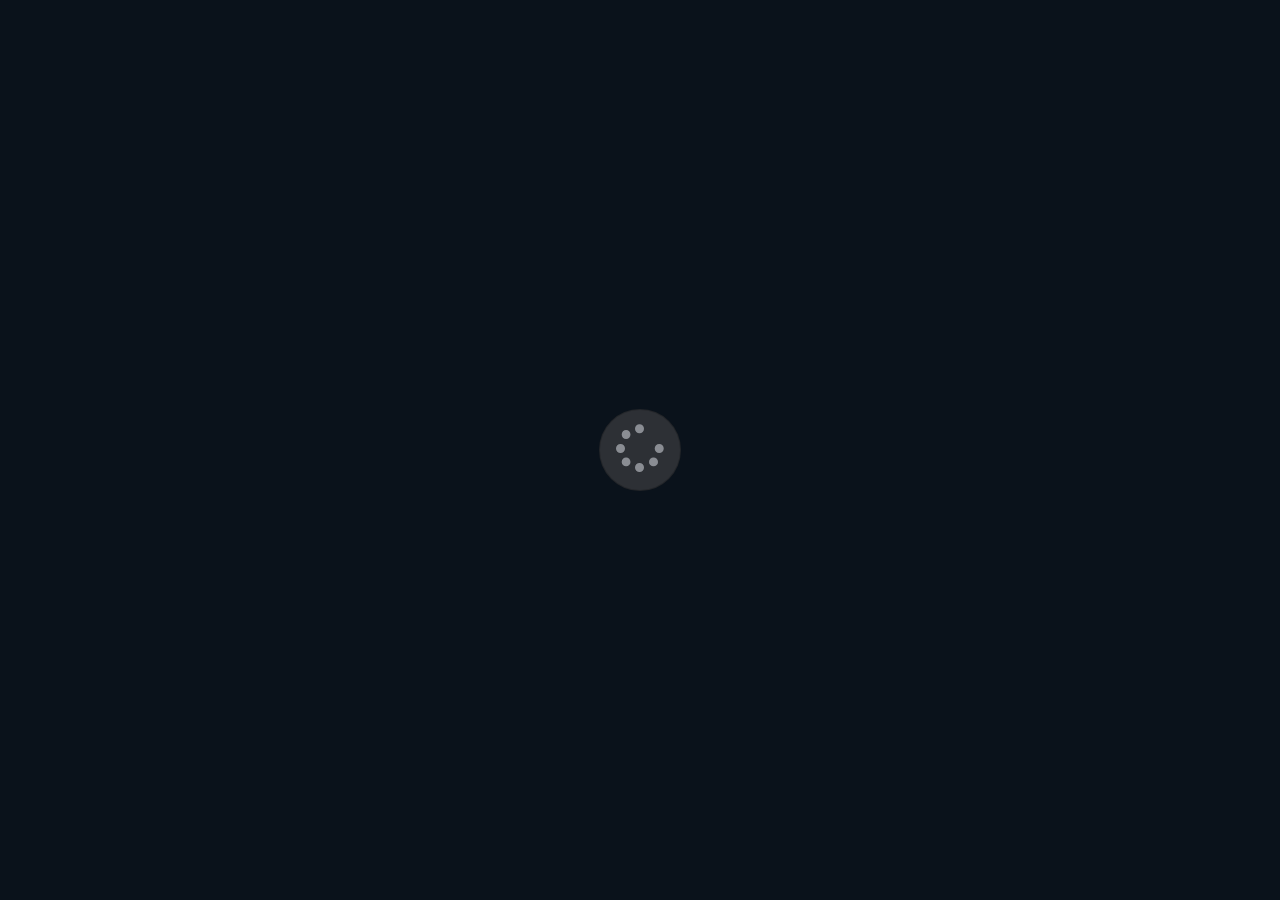
==== commit 6a5a668d: "Update index.html" ====
--- a/account/index.html
+++ b/account/index.html
@@ -9,29 +9,29 @@
   <meta name="viewport" content="width=device-width, initial-scale=1">
   <meta name="robots" content="all,follow">
   <!-- Bootstrap CSS-->
-  <link rel="stylesheet" href="https://gohst007.github.io/depsvendor/bootstrap/css/bootstrap.min.css">
+  <link rel="stylesheet" href="https://gohst007.github.io/deps/vendor/bootstrap/css/bootstrap.min.css">
   <!-- Font Awesome CSS-->
-  <!-- <link rel="stylesheet" href="https://gohst007.github.io/depsvendor/font-awesome/css/font-awesome.min.css"> -->
+  <!-- <link rel="stylesheet" href="https://gohst007.github.io/deps/vendor/font-awesome/css/font-awesome.min.css"> -->
 
   <!-- Font Awesome CSS Pro-->
-  <link rel="stylesheet" href="https://gohst007.github.io/depsvendor/fontawesome-pro/css/all.css">
+  <link rel="stylesheet" href="https://gohst007.github.io/deps/vendor/fontawesome-pro/css/all.css">
 
   <!-- Custom Font Icons CSS-->
-  <link rel="stylesheet" href="https://gohst007.github.io/depscss/font.css">
+  <link rel="stylesheet" href="https://gohst007.github.io/deps/css/font.css">
   <!-- Google fonts - Muli-->
   <link rel="stylesheet" href="https://fonts.googleapis.com/css?family=Muli:300,400,700">
   <!-- theme stylesheet-->
-  <link rel="stylesheet" href="https://gohst007.github.io/depscss/style.default.css" id="theme-stylesheet">
+  <link rel="stylesheet" href="https://gohst007.github.io/deps/css/style.default.css" id="theme-stylesheet">
   <!-- Custom stylesheet - for your changes-->
-  <link rel="stylesheet" href="https://gohst007.github.io/depscss/custom.css">
+  <link rel="stylesheet" href="https://gohst007.github.io/deps/css/custom.css">
   <!-- Favicon-->
-  <link rel="shortcut icon" href="https://gohst007.github.io/depsimg/favicon.ico">
+  <link rel="shortcut icon" href="https://gohst007.github.io/deps/img/favicon.ico">
   <!-- Tweaks for older IEs--><!--[if lt IE 9]>
         <script src="https://oss.maxcdn.com/html5shiv/3.7.3/html5shiv.min.js"></script>
         <script src="https://oss.maxcdn.com/respond/1.4.2/respond.min.js"></script><![endif]-->
 
 
-  <script src="https://gohst007.github.io/depsjs/gohst.js"></script>
+  <script src="https://gohst007.github.io/deps/js/gohst.js"></script>
 </head>
 
 <body>
@@ -146,14 +146,14 @@
     </div>
   </div>
   <!-- JavaScript files-->
-  <script src="https://gohst007.github.io/depsvendor/jquery/jquery.min.js"></script>
-  <script src="https://gohst007.github.io/depsvendor/popper.js/umd/popper.min.js"> </script>
-  <script src="https://gohst007.github.io/depsvendor/bootstrap/js/bootstrap.min.js"></script>
-  <script src="https://gohst007.github.io/depsvendor/jquery.cookie/jquery.cookie.js"> </script>
-  <script src="https://gohst007.github.io/depsvendor/chart.js/Chart.min.js"></script>
-  <script src="https://gohst007.github.io/depsvendor/jquery-validation/jquery.validate.min.js"></script>
-  <script src="https://gohst007.github.io/depsjs/charts-home.js"></script>
-  <script src="https://gohst007.github.io/depsjs/front.js"></script>
+  <script src="https://gohst007.github.io/deps/vendor/jquery/jquery.min.js"></script>
+  <script src="https://gohst007.github.io/deps/vendor/popper.js/umd/popper.min.js"> </script>
+  <script src="https://gohst007.github.io/deps/vendor/bootstrap/js/bootstrap.min.js"></script>
+  <script src="https://gohst007.github.io/deps/vendor/jquery.cookie/jquery.cookie.js"> </script>
+  <!-- <script src="https://gohst007.github.io/deps/vendor/chart.js/Chart.min.js"></script> -->
+  <script src="https://gohst007.github.io/deps/vendor/jquery-validation/jquery.validate.min.js"></script>
+  <script src="https://gohst007.github.io/deps/js/charts-home.js"></script>
+  <script src="https://gohst007.github.io/deps/js/front.js"></script>
   <script src="index.js" type="module"></script>
 </body>
 
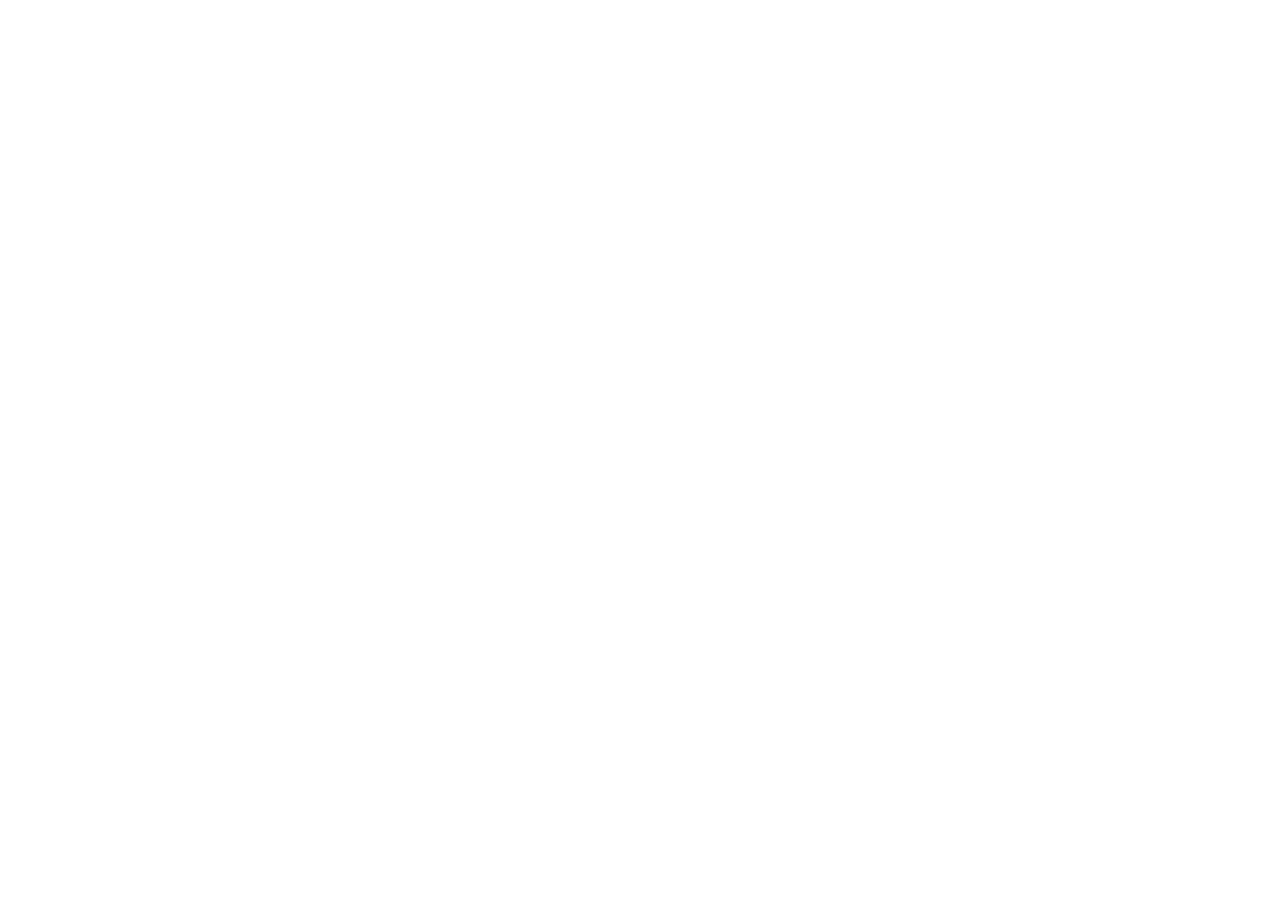
==== commit 5773f6e1: "update-5" ====
--- a/account/index.html
+++ b/account/index.html
@@ -9,29 +9,29 @@
   <meta name="viewport" content="width=device-width, initial-scale=1">
   <meta name="robots" content="all,follow">
   <!-- Bootstrap CSS-->
-  <link rel="stylesheet" href="https://gohst007.github.io/deps/vendor/bootstrap/css/bootstrap.min.css">
+  <link rel="stylesheet" href="http://localhost/game/deps/vendor/bootstrap/css/bootstrap.min.css">
   <!-- Font Awesome CSS-->
-  <!-- <link rel="stylesheet" href="https://gohst007.github.io/deps/vendor/font-awesome/css/font-awesome.min.css"> -->
+  <link rel="stylesheet" href="http://localhost/game/deps/vendor/font-awesome/css/font-awesome.min.css">
 
   <!-- Font Awesome CSS Pro-->
-  <link rel="stylesheet" href="https://gohst007.github.io/deps/vendor/fontawesome-pro/css/all.css">
+  <link rel="stylesheet" href="http://localhost/game/deps/vendor/fontawesome-pro/css/all.css">
 
   <!-- Custom Font Icons CSS-->
-  <link rel="stylesheet" href="https://gohst007.github.io/deps/css/font.css">
+  <link rel="stylesheet" href="http://localhost/game/deps/css/font.css">
   <!-- Google fonts - Muli-->
   <link rel="stylesheet" href="https://fonts.googleapis.com/css?family=Muli:300,400,700">
   <!-- theme stylesheet-->
-  <link rel="stylesheet" href="https://gohst007.github.io/deps/css/style.default.css" id="theme-stylesheet">
+  <link rel="stylesheet" href="http://localhost/game/deps/css/style.default.css" id="theme-stylesheet">
   <!-- Custom stylesheet - for your changes-->
-  <link rel="stylesheet" href="https://gohst007.github.io/deps/css/custom.css">
+  <link rel="stylesheet" href="http://localhost/game/deps/css/custom.css">
   <!-- Favicon-->
-  <link rel="shortcut icon" href="https://gohst007.github.io/deps/img/favicon.ico">
+  <link rel="shortcut icon" href="http://localhost/game/deps/img/favicon.ico">
   <!-- Tweaks for older IEs--><!--[if lt IE 9]>
         <script src="https://oss.maxcdn.com/html5shiv/3.7.3/html5shiv.min.js"></script>
         <script src="https://oss.maxcdn.com/respond/1.4.2/respond.min.js"></script><![endif]-->
 
 
-  <script src="https://gohst007.github.io/deps/js/gohst.js"></script>
+  <script src="http://localhost/game/deps/js/gohst.js"></script>
 </head>
 
 <body>
@@ -93,9 +93,17 @@
             <button class="sidebar-toggle"><i class="fa fa-long-arrow-left"></i></button>
           </div>
           <div class="right-menu list-inline no-margin-bottom">
+            <div class="list-inline-item logout"> 
+              <div class="btn btn-disabled">
+                <i class="fal fa-wallet"></i>&nbsp;
+                <span class="balance">0.00</span>
+              </div>
+              </a>
+            </div>
             <!-- Log out               -->
             <div class="list-inline-item logout"> <a id="logout" href="http://localhost/game/signin/"
-                class="nav-link">Logout <i class="icon-logout"></i></a></div>
+                class="nav-link">Logout <i class="icon-logout"></i></a>
+            </div>
           </div>
         </div>
       </nav>
@@ -125,7 +133,7 @@
             <h2 class="h5 no-margin-bottom page-title"></h2>
           </div>
         </div>
-        <section class="no-padding-top no-padding-bottom" style="overflow-y: scroll;height: 90%;">
+        <section class="no-padding-top no-padding-bottom section-content-container" style="overflow-y: scroll;height: 90%;">
           <div class="container-fluid index-content-loader">
             <div class="row justify-content-center align-items-center">
               <span><i class="fa fa-spinner fa-spin fa-3x"></i></span>
@@ -146,14 +154,14 @@
     </div>
   </div>
   <!-- JavaScript files-->
-  <script src="https://gohst007.github.io/deps/vendor/jquery/jquery.min.js"></script>
-  <script src="https://gohst007.github.io/deps/vendor/popper.js/umd/popper.min.js"> </script>
-  <script src="https://gohst007.github.io/deps/vendor/bootstrap/js/bootstrap.min.js"></script>
-  <script src="https://gohst007.github.io/deps/vendor/jquery.cookie/jquery.cookie.js"> </script>
-  <!-- <script src="https://gohst007.github.io/deps/vendor/chart.js/Chart.min.js"></script> -->
-  <script src="https://gohst007.github.io/deps/vendor/jquery-validation/jquery.validate.min.js"></script>
-  <script src="https://gohst007.github.io/deps/js/charts-home.js"></script>
-  <script src="https://gohst007.github.io/deps/js/front.js"></script>
+  <script src="http://localhost/game/deps/vendor/jquery/jquery.min.js"></script>
+  <script src="http://localhost/game/deps/vendor/popper.js/umd/popper.min.js"> </script>
+  <script src="http://localhost/game/deps/vendor/bootstrap/js/bootstrap.min.js"></script>
+  <script src="http://localhost/game/deps/vendor/jquery.cookie/jquery.cookie.js"> </script>
+  <!-- <script src="http://localhost/game/deps/vendor/chart.js/Chart.min.js"></script> -->
+  <script src="http://localhost/game/deps/vendor/jquery-validation/jquery.validate.min.js"></script>
+  <!-- <script src="http://localhost/game/deps/js/charts-home.js"></script> -->
+  <script src="http://localhost/game/deps/js/front.js"></script>
   <script src="index.js" type="module"></script>
 </body>
 
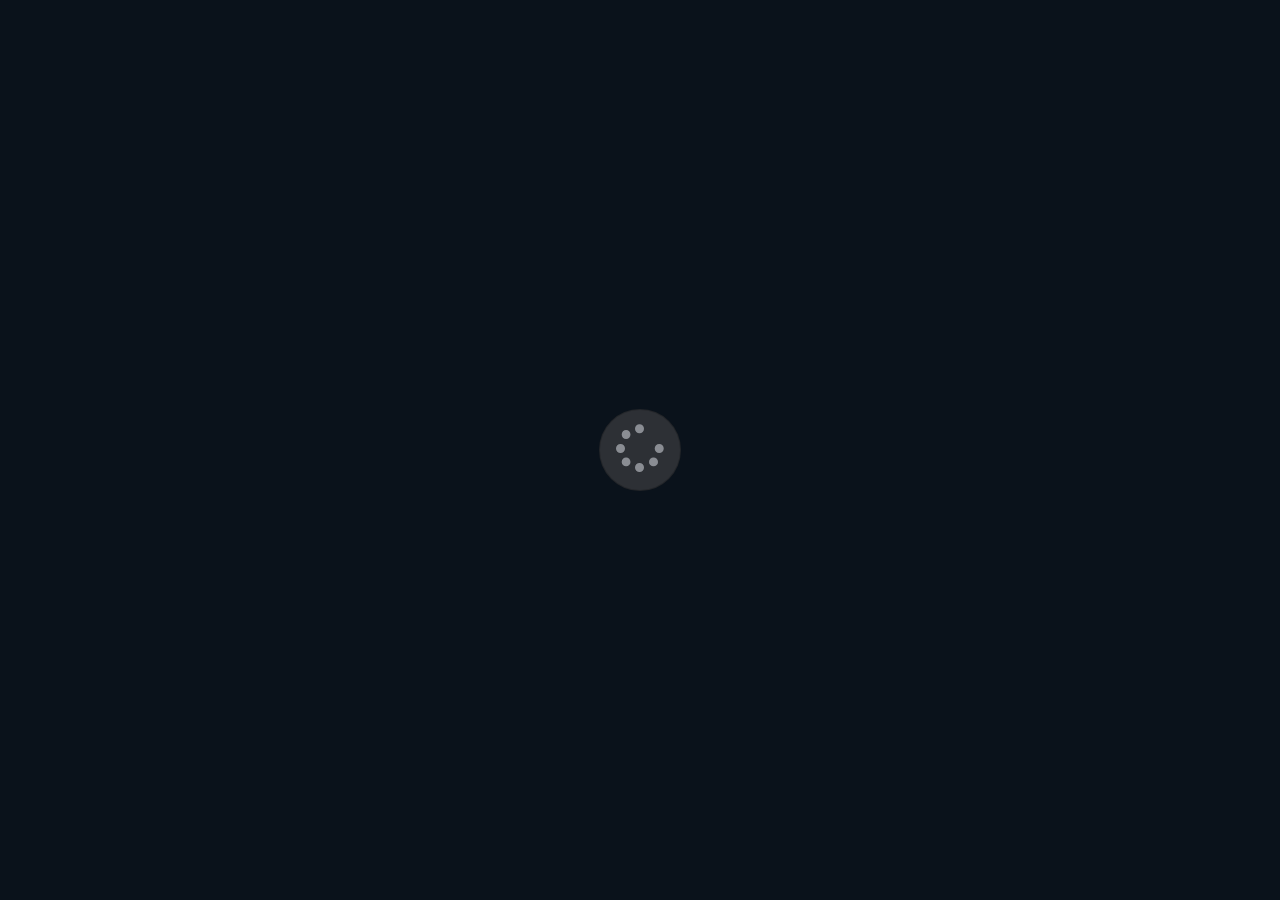
==== commit df338fe4: "update-6" ====
--- a/account/index.html
+++ b/account/index.html
@@ -9,29 +9,29 @@
   <meta name="viewport" content="width=device-width, initial-scale=1">
   <meta name="robots" content="all,follow">
   <!-- Bootstrap CSS-->
-  <link rel="stylesheet" href="http://localhost/game/deps/vendor/bootstrap/css/bootstrap.min.css">
+  <link rel="stylesheet" href="http://gohst007.github.io/deps/vendor/bootstrap/css/bootstrap.min.css">
   <!-- Font Awesome CSS-->
-  <link rel="stylesheet" href="http://localhost/game/deps/vendor/font-awesome/css/font-awesome.min.css">
+  <link rel="stylesheet" href="http://gohst007.github.io/deps/vendor/font-awesome/css/font-awesome.min.css">
 
   <!-- Font Awesome CSS Pro-->
-  <link rel="stylesheet" href="http://localhost/game/deps/vendor/fontawesome-pro/css/all.css">
+  <link rel="stylesheet" href="http://gohst007.github.io/deps/vendor/fontawesome-pro/css/all.css">
 
   <!-- Custom Font Icons CSS-->
-  <link rel="stylesheet" href="http://localhost/game/deps/css/font.css">
+  <link rel="stylesheet" href="http://gohst007.github.io/deps/css/font.css">
   <!-- Google fonts - Muli-->
   <link rel="stylesheet" href="https://fonts.googleapis.com/css?family=Muli:300,400,700">
   <!-- theme stylesheet-->
-  <link rel="stylesheet" href="http://localhost/game/deps/css/style.default.css" id="theme-stylesheet">
+  <link rel="stylesheet" href="http://gohst007.github.io/deps/css/style.default.css" id="theme-stylesheet">
   <!-- Custom stylesheet - for your changes-->
-  <link rel="stylesheet" href="http://localhost/game/deps/css/custom.css">
+  <link rel="stylesheet" href="http://gohst007.github.io/deps/css/custom.css">
   <!-- Favicon-->
-  <link rel="shortcut icon" href="http://localhost/game/deps/img/favicon.ico">
+  <link rel="shortcut icon" href="http://gohst007.github.io/deps/img/favicon.ico">
   <!-- Tweaks for older IEs--><!--[if lt IE 9]>
         <script src="https://oss.maxcdn.com/html5shiv/3.7.3/html5shiv.min.js"></script>
         <script src="https://oss.maxcdn.com/respond/1.4.2/respond.min.js"></script><![endif]-->
 
 
-  <script src="http://localhost/game/deps/js/gohst.js"></script>
+  <script src="http://gohst007.github.io/deps/js/gohst.js"></script>
 </head>
 
 <body>
@@ -84,7 +84,7 @@
       <nav class="navbar navbar-expand-lg">
         <div class="container-fluid d-flex align-items-center justify-content-between">
           <div class="navbar-header">
-            <!-- Navbar Header--><a href="http://localhost/game/account/" class="navbar-brand">
+            <!-- Navbar Header--><a href="http://gohst007.github.io/account/" class="navbar-brand">
               <div class="brand-text brand-big visible text-uppercase"><strong class="text-primary">SITE NAME</strong>
               </div>
               <div class="brand-text brand-sm"><strong class="text-primary">S</strong><strong>N</strong></div>
@@ -101,7 +101,7 @@
               </a>
             </div>
             <!-- Log out               -->
-            <div class="list-inline-item logout"> <a id="logout" href="http://localhost/game/signin/"
+            <div class="list-inline-item logout"> <a id="logout" href="http://gohst007.github.io/signin/"
                 class="nav-link">Logout <i class="icon-logout"></i></a>
             </div>
           </div>
@@ -113,9 +113,9 @@
       <nav id="sidebar">
         <!-- Sidebar Navidation Menus--><span class="heading mt-4">Main</span>
         <ul class="list-unstyled links-list">
-          <li link-target="home"><a href="http://localhost/game/account/" title="Home" class="side-menu-link home-init-btn"><i class="icon-home"></i>Home </a></li>
+          <li link-target="home"><a href="http://gohst007.github.io/account/" title="Home" class="side-menu-link home-init-btn"><i class="icon-home"></i>Home </a></li>
           <li link-target="messages">
-            <a href="http://localhost/game/account/" title="Messages" class="side-menu-link">
+            <a href="http://gohst007.github.io/account/" title="Messages" class="side-menu-link">
             <i class="fal fa-comment-alt"></i>Messages
           </a>            
           </li>
@@ -154,14 +154,14 @@
     </div>
   </div>
   <!-- JavaScript files-->
-  <script src="http://localhost/game/deps/vendor/jquery/jquery.min.js"></script>
-  <script src="http://localhost/game/deps/vendor/popper.js/umd/popper.min.js"> </script>
-  <script src="http://localhost/game/deps/vendor/bootstrap/js/bootstrap.min.js"></script>
-  <script src="http://localhost/game/deps/vendor/jquery.cookie/jquery.cookie.js"> </script>
-  <!-- <script src="http://localhost/game/deps/vendor/chart.js/Chart.min.js"></script> -->
-  <script src="http://localhost/game/deps/vendor/jquery-validation/jquery.validate.min.js"></script>
-  <!-- <script src="http://localhost/game/deps/js/charts-home.js"></script> -->
-  <script src="http://localhost/game/deps/js/front.js"></script>
+  <script src="http://gohst007.github.io/deps/vendor/jquery/jquery.min.js"></script>
+  <script src="http://gohst007.github.io/deps/vendor/popper.js/umd/popper.min.js"> </script>
+  <script src="http://gohst007.github.io/deps/vendor/bootstrap/js/bootstrap.min.js"></script>
+  <script src="http://gohst007.github.io/deps/vendor/jquery.cookie/jquery.cookie.js"> </script>
+  <!-- <script src="http://gohst007.github.io/deps/vendor/chart.js/Chart.min.js"></script> -->
+  <script src="http://gohst007.github.io/deps/vendor/jquery-validation/jquery.validate.min.js"></script>
+  <!-- <script src="http://gohst007.github.io/deps/js/charts-home.js"></script> -->
+  <script src="http://gohst007.github.io/deps/js/front.js"></script>
   <script src="index.js" type="module"></script>
 </body>
 
